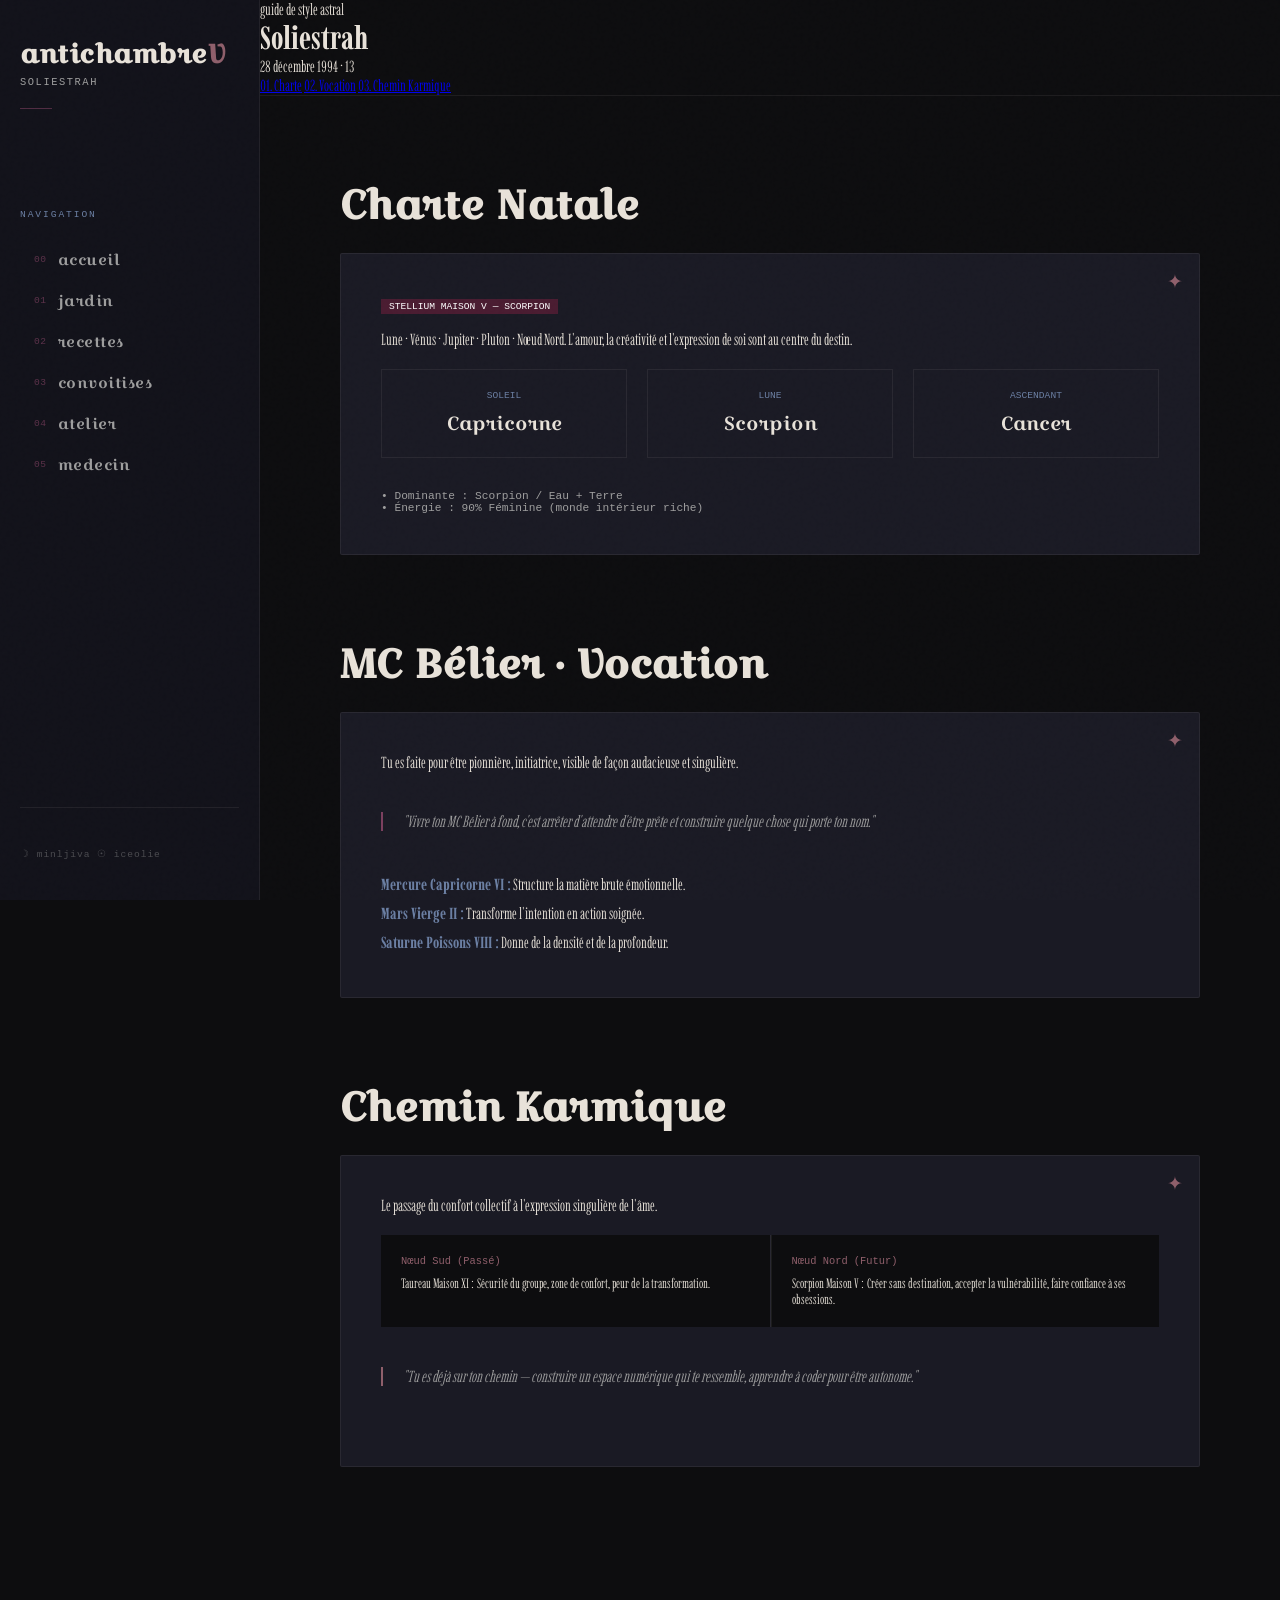
==== astral.html @ 0407c1c2 "Create astral.html" ====
<!DOCTYPE html>
<html lang="fr">
<head>
  <meta charset="UTF-8">
  <meta name="viewport" content="width=device-width, initial-scale=1.0">
  <title>Guide de Style Astral — antichambreV</title>
  <!-- On réutilise tes styles existants -->
  <link rel="stylesheet" href="css/style.css">
  <style>
    /* Styles spécifiques pour le Guide Astral */
    :root {
      --c-accent-scorpio: #4a1c31; /* Nuance spécifique pour ton stellium Scorpion */
      --c-accent-aries: #9e2a2b;   /* Nuance pour ton MC Bélier */
    }

    .astral-container {
      max-width: 900px;
      margin: 0 auto;
      padding: var(--gap-xl) var(--gap-md);
    }

    .astral-section {
      margin-bottom: var(--gap-xl);
      scroll-margin-top: var(--gap-lg);
      opacity: 0;
      transform: translateY(20px);
      animation: fade-up 0.8s var(--ease) forwards;
    }

    .astral-section:nth-child(2) { animation-delay: 0.2s; }
    .astral-section:nth-child(3) { animation-delay: 0.4s; }

    .astral-card {
      background: var(--c-bg-2);
      border: 1px solid var(--c-border);
      padding: var(--gap-lg);
      border-radius: 2px;
      position: relative;
    }

    .astral-card::before {
      content: '✦';
      position: absolute;
      top: 1rem;
      right: 1rem;
      color: var(--c-accent-rose);
      font-size: 1.2rem;
    }

    .grid-trio {
      display: grid;
      grid-template-columns: repeat(auto-fit, minmax(200px, 1fr));
      gap: var(--gap-md);
      margin-top: var(--gap-md);
    }

    .trio-item {
      padding: var(--gap-md);
      border: 1px solid var(--c-border);
      text-align: center;
    }

    .trio-label {
      font-family: var(--font-mono);
      font-size: 0.6rem;
      text-transform: uppercase;
      color: var(--c-accent-blue);
      display: block;
      margin-bottom: 0.5rem;
    }

    .trio-value {
      font-family: var(--font-display);
      font-size: 1.2rem;
      color: var(--c-text);
    }

    .quote-box {
      border-left: 2px solid var(--c-accent-prune);
      padding-left: var(--gap-md);
      margin: var(--gap-lg) 0;
      font-style: italic;
      color: var(--c-text-muted);
    }

    .node-box {
      display: grid;
      grid-template-columns: 1fr 1fr;
      gap: 1px;
      background: var(--c-border);
      margin-top: var(--gap-md);
    }

    .node-item {
      background: var(--c-bg);
      padding: var(--gap-md);
    }

    .node-title {
      font-family: var(--font-mono);
      font-size: 0.65rem;
      color: var(--c-accent-rose);
      margin-bottom: 0.5rem;
      display: block;
    }

    h2 {
      font-family: var(--font-display);
      font-size: 2.5rem;
      margin-bottom: var(--gap-md);
      color: var(--c-text);
    }

    .badge-stellium {
      display: inline-block;
      padding: 2px 8px;
      background: var(--c-accent-scorpio);
      font-family: var(--font-mono);
      font-size: 0.6rem;
      color: white;
      margin-bottom: 1rem;
    }
  </style>
</head>
<body>
  <div class="layout">
    <!-- La sidebar sera injectée ici par ton script nav.js -->
    
    <main class="main">
      <header class="page-header">
        <p class="page-header__eyebrow">guide de style astral</p>
        <h1 class="page-header__title">Soliestrah</h1>
        <p class="page-header__count">28 décembre 1994 · 13</p>
      </header>

      <!-- Navigation Interne Rapide -->
      <nav class="filters" style="position: sticky; top: 0; z-index: 10; background: var(--c-bg); border-bottom: 1px solid var(--c-border);">
        <div class="filter-group">
          <div class="filter-group__tags">
            <a href="#charte" class="filter-tag">01. Charte</a>
            <a href="#vocation" class="filter-tag">02. Vocation</a>
            <a href="#chemin" class="filter-tag">03. Chemin Karmique</a>
          </div>
        </div>
      </nav>

      <div class="astral-container">
        
        <!-- SECTION 1 : CHARTE -->
        <section id="charte" class="astral-section">
          <h2>Charte Natale</h2>
          <div class="astral-card">
            <div class="badge-stellium">STELLIUM MAISON V — SCORPION</div>
            <p class="card__desc">Lune · Vénus · Jupiter · Pluton · Nœud Nord. L'amour, la créativité et l'expression de soi sont au centre du destin.</p>
            
            <div class="grid-trio">
              <div class="trio-item">
                <span class="trio-label">Soleil</span>
                <span class="trio-value">Capricorne</span>
              </div>
              <div class="trio-item">
                <span class="trio-label">Lune</span>
                <span class="trio-value">Scorpion</span>
              </div>
              <div class="trio-item">
                <span class="trio-label">Ascendant</span>
                <span class="trio-value">Cancer</span>
              </div>
            </div>

            <div style="margin-top: 2rem; font-family: var(--font-mono); font-size: 0.7rem; color: var(--c-text-muted);">
              <p>• Dominante : Scorpion / Eau + Terre</p>
              <p>• Énergie : 90% Féminine (monde intérieur riche)</p>
            </div>
          </div>
        </section>

        <!-- SECTION 2 : VOCATION -->
        <section id="vocation" class="astral-section">
          <h2>MC Bélier · Vocation</h2>
          <div class="astral-card">
            <p class="card__desc">Tu es faite pour être pionnière, initiatrice, visible de façon audacieuse et singulière.</p>
            <div class="quote-box">
              "Vivre ton MC Bélier à fond, c'est arrêter d'attendre d'être prête et construire quelque chose qui porte ton nom."
            </div>
            <ul style="list-style: none; font-family: var(--font-body); line-height: 1.8;">
              <li><strong style="color: var(--c-accent-blue);">Mercure Capricorne VI :</strong> Structure la matière brute émotionnelle.</li>
              <li><strong style="color: var(--c-accent-blue);">Mars Vierge II :</strong> Transforme l'intention en action soignée.</li>
              <li><strong style="color: var(--c-accent-blue);">Saturne Poissons VIII :</strong> Donne de la densité et de la profondeur.</li>
            </ul>
          </div>
        </section>

        <!-- SECTION 3 : CHEMIN -->
        <section id="chemin" class="astral-section">
          <h2>Chemin Karmique</h2>
          <div class="astral-card">
            <p class="card__desc">Le passage du confort collectif à l'expression singulière de l'âme.</p>
            
            <div class="node-box">
              <div class="node-item">
                <span class="node-title">Nœud Sud (Passé)</span>
                <p style="font-size: 0.85rem;">Taureau Maison XI : Sécurité du groupe, zone de confort, peur de la transformation.</p>
              </div>
              <div class="node-item" style="border-left: 1px solid var(--c-border);">
                <span class="node-title">Nœud Nord (Futur)</span>
                <p style="font-size: 0.85rem;">Scorpion Maison V : Créer sans destination, accepter la vulnérabilité, faire confiance à ses obsessions.</p>
              </div>
            </div>

            <div class="quote-box" style="border-color: var(--c-accent-rose);">
              "Tu es déjà sur ton chemin — construire un espace numérique qui te ressemble, apprendre à coder pour être autonome."
            </div>
          </div>
        </section>

      </div>
    </main>
  </div>

  <script src="scripts/nav.js"></script>
</body>
</html>
---- css/style.css ----
/* ============================================================
       TOKENS — tout le design system en variables
       ============================================================ */
    :root {
      /* Couleurs */
      --c-bg:           #0d0d0f;
      --c-bg-2:         #1a1a24;
      --c-bg-3:         #12121a;
      --c-text:         #e8e2d9;
      --c-text-muted:   #9e9e9e;
      --c-accent-prune: #7b3f5e;
      --c-accent-rose:    #8f5f6b;
      --c-accent-blue:   #6b7fa3;
      --c-border:       rgba(232, 226, 217, 0.07);
      --c-border-hover: rgba(201, 169, 110, 0.25);
 
      /* Typographie */
      --font-display: 'Croissant_One', Georgia, serif;
      --font-mono:    'Didact_Gothic', monospace;
        --font-body: 'Imbue', serif;
 
      /* Espacement */
      --nav-width:    260px;
      --gap-sm:       0.5rem;
      --gap-md:       1.25rem;
      --gap-lg:       2.5rem;
      --gap-xl:       5rem;
 
      /* Transitions */
      --ease:         cubic-bezier(0.25, 0.1, 0.25, 1);
      --dur:          0.35s;
    }

    /* Fonts */
    @font-face {
      font-family: 'Croissant_One';
      src: url('fonts/Croissant_One/CroissantOne-Regular.ttf') format('truetype');
    }
    @font-face {
      font-family: 'Didact Gothic';
      src: url('fonts/Didact_Gothic/DidactGothic-Regular.ttf') format('truetype');
    }
    @font-face {
      font-family: 'Imbue';
      src: url('fonts/Imbue/Imbue-VariableFont_opsz,wght.ttf') format('truetype');
    }

    /* ============================================================
       RESET
       ============================================================ */
    *, *::before, *::after { box-sizing: border-box; margin: 0; padding: 0; }
    html { scroll-behavior: smooth; }
 
    body {
      background-color: var(--c-bg);
      color: var(--c-text);
      font-family: var(--font-body);
      font-weight: 300;
      min-height: 100vh;
      display: flex;
      cursor: default;
      overflow-x: hidden;
    }
 
    /* Grain overlay global */
    body::before {
      content: '';
      position: fixed;
      inset: 0;
      background-image: url("data:image/svg+xml,%3Csvg viewBox='0 0 256 256' xmlns='http://www.w3.org/2000/svg'%3E%3Cfilter id='noise'%3E%3CfeTurbulence type='fractalNoise' baseFrequency='0.9' numOctaves='4' stitchTiles='stitch'/%3E%3C/filter%3E%3Crect width='100%25' height='100%25' filter='url(%23noise)' opacity='0.04'/%3E%3C/svg%3E");
      pointer-events: none;
      z-index: 9999;
      opacity: 0.4;
    }
 
    /* ============================================================
       LAYOUT — sidebar + main
       ============================================================ */
    .layout {
      display: flex;
      width: 100%;
      min-height: 100vh;
    }
 
    /* ============================================================
       SIDEBAR / NAV
       ============================================================ */
    .sidebar {
      width: var(--nav-width);
      min-height: 100vh;
      background-color: var(--c-bg-3);
      border-right: 1px solid var(--c-border);
      display: flex;
      flex-direction: column;
      padding: var(--gap-lg) var(--gap-md);
      position: fixed;
      top: 0;
      left: 0;
      bottom: 0;
      z-index: 100;
      overflow-y: auto;
    }
 
    /* Identité */
    .sidebar__identity {
      margin-bottom: var(--gap-xl);
    }
 
    .sidebar__title {
      font-family: var(--font-display);
      font-size: 1.6rem;
      font-weight: 600;
      letter-spacing: 0.02em;
      color: var(--c-text);
      line-height: 1.1;
    }
 
    .sidebar__title span {
      color: var(--c-accent-rose);
    }
 
    .sidebar__subtitle {
      font-family: var(--font-mono);
      font-size: 0.65rem;
      color: var(--c-text-muted);
      letter-spacing: 0.15em;
      text-transform: uppercase;
      margin-top: var(--gap-sm);
    }
 
    .sidebar__divider {
      width: 32px;
      height: 1px;
      background: var(--c-accent-prune);
      margin: var(--gap-md) 0;
      opacity: 0.6;
    }
 
    /* Navigation */
    .nav__label {
      font-family: var(--font-mono);
      font-size: 0.6rem;
      letter-spacing: 0.2em;
      text-transform: uppercase;
      color: var(--c-accent-blue);
      margin-bottom: var(--gap-md);
    }
 
    .nav__list {
      list-style: none;
      display: flex;
      flex-direction: column;
      gap: 0.15rem;
    }
 
    .nav__item a {
      display: flex;
      align-items: center;
      gap: var(--gap-sm);
      padding: 0.55rem 0.75rem;
      text-decoration: none;
      color: var(--c-text-muted);
      font-family: var(--font-display);
      font-size: 0.95rem;
      font-weight: 300;
      letter-spacing: 0.03em;
      border-left: 2px solid transparent;
      transition: color var(--dur) var(--ease),
                  border-color var(--dur) var(--ease),
                  background var(--dur) var(--ease);
      border-radius: 0 4px 4px 0;
    }
 
    .nav__item a:hover,
    .nav__item a.active {
      color: var(--c-text);
      border-left-color: var(--c-accent-rose);
      background: rgba(201, 169, 110, 0.05);
    }
 
    .nav__index {
      font-family: var(--font-mono);
      font-size: 0.6rem;
      color: var(--c-accent-prune);
      opacity: 0.7;
      min-width: 16px;
    }
 
    /* Bas de sidebar */
    .sidebar__footer {
      margin-top: auto;
      padding-top: var(--gap-lg);
      border-top: 1px solid var(--c-border);
    }
 
    .sidebar__sign {
      font-family: var(--font-mono);
      font-size: 0.6rem;
      color: var(--c-text-muted);
      opacity: 0.4;
      letter-spacing: 0.1em;
    }
 
    .sidebar__sign a {
      color: inherit;
      text-decoration: none;
      transition: opacity var(--dur) var(--ease);
    }
 
    .sidebar__sign a:hover { opacity: 1; }
 
    /* ============================================================
       MAIN
       ============================================================ */
    .main {
      margin-left: var(--nav-width);
      flex: 1;
      min-height: 100vh;
      display: flex;
      flex-direction: column;
    }
 
    /* ============================================================
       HERO — page d'accueil atmosphérique
       ============================================================ */
.hero {
  position: relative;
  flex: 1;
  width: 100%;
  display: flex;
  align-items: center;
  justify-content: center;
  min-height: 100vh;
  overflow: hidden;
  padding: var(--gap-xl) var(--gap-lg);
}
 
    /* Fond — orbes colorées flottantes */
    .hero__bg {
      position: absolute;
      inset: 0;
      z-index: 0;
      overflow: hidden;
    }
 
    .orb {
      position: absolute;
      border-radius: 50%;
      filter: blur(90px);
      opacity: 0;
      animation: orb-in 2.5s var(--ease) forwards;
    }
 
    .orb--1 {
      width: 500px; height: 500px;
      background: radial-gradient(circle, rgba(123,63,94,0.35) 0%, transparent 70%);
      top: -100px; right: -80px;
      animation-delay: 0.3s;
    }
 
    .orb--2 {
      width: 400px; height: 400px;
      background: radial-gradient(circle, rgba(74,102,112,0.25) 0%, transparent 70%);
      bottom: -80px; left: 10%;
      animation-delay: 0.7s;
    }
 
    .orb--3 {
      width: 300px; height: 300px;
      background: radial-gradient(circle, rgba(201,169,110,0.12) 0%, transparent 70%);
      top: 40%; left: 30%;
      animation-delay: 1s;
    }
 
    @keyframes orb-in {
      to { opacity: 1; }
    }
 
    /* Contenu hero */
.hero__content {
  position: relative;
  z-index: 1;
  text-align: center;
  width: 100%;
  max-width: 640px;
  margin: 0 auto;
}
 
    .hero__eyebrow {
      font-family: var(--font-mono);
      font-size: 0.65rem;
      letter-spacing: 0.25em;
      text-transform: uppercase;
      color: var(--c-accent-blue);
      margin-bottom: var(--gap-lg);
      opacity: 0;
      animation: fade-up 1s var(--ease) 0.5s forwards;
    }
 
    .hero__title {
      font-family: var(--font-display);
      font-size: clamp(4rem, 10vw, 8rem);
      font-weight: 300;
      line-height: 0.9;
      letter-spacing: -0.02em;
      color: var(--c-text);
      opacity: 0;
      animation: fade-up 1.2s var(--ease) 0.7s forwards;
      text-align: center;
        margin-left: calc(var(--nav-width) / -2);
    }
 
    .hero__title em {
      font-style: italic;
      color: var(--c-accent-rose);
    }
 
    .hero__line {
      width: 1px;
      height: 60px;
      background: linear-gradient(to bottom, var(--c-accent-prune), transparent);
      margin: var(--gap-lg) auto;
      opacity: 0;
      animation: fade-in 1s var(--ease) 1.2s forwards;
    }
 
    .hero__phrase {
      font-family: var(--font-display);
      font-size: 1.05rem;
      font-weight: 300;
      font-style: italic;
      color: var(--c-text-muted);
      line-height: 1.6;
      letter-spacing: 0.02em;
      opacity: 0;
      animation: fade-up 1s var(--ease) 1.4s forwards;
    }
 
    .hero__phrase strong {
      color: var(--c-accent-prune);
      font-weight: 400;
      font-style: normal;
    }
 
    /* Coordonnées astro discrètes */
    .hero__coords {
      position: absolute;
      bottom: var(--gap-lg);
      right: var(--gap-lg);
      font-family: var(--font-mono);
      font-size: 0.58rem;
      letter-spacing: 0.12em;
      color: var(--c-text-muted);
      opacity: 0;
      text-align: right;
      line-height: 1.8;
      animation: fade-in 1s var(--ease) 2s forwards;
    }
 
    .hero__coords span {
      display: block;
      opacity: 0.35;
    }
 
    .hero__coords span:first-child {
      opacity: 0.6;
      color: var(--c-accent-rose);
    }
 
    /* ============================================================
       ANIMATIONS
       ============================================================ */
    @keyframes fade-up {
      from { opacity: 0; transform: translateY(18px); }
      to   { opacity: 1; transform: translateY(0); }
    }
 
    @keyframes fade-in {
      from { opacity: 0; }
      to   { opacity: 1; }
    }
 
    /* ============================================================
       SCROLLBAR
       ============================================================ */
    ::-webkit-scrollbar { width: 4px; }
    ::-webkit-scrollbar-track { background: var(--c-bg); }
    ::-webkit-scrollbar-thumb { background: var(--c-accent-prune); border-radius: 2px; }
 
    /* ===================================================e=========
       RESPONSIVE — mobile
       ============================================================ */
    @media (max-width: 768px) {
      :root { --nav-width: 0px; }
 
      .sidebar {
        width: 100%;
        min-height: auto;
        position: relative;
        flex-direction: row;
        flex-wrap: wrap;
        padding: var(--gap-md);
        border-right: none;
        border-bottom: 1px solid var(--c-border);
      }
 
      .sidebar__identity { margin-bottom: var(--gap-md); width: 100%; }
      .sidebar__footer { display: none; }
 
      .nav__list { flex-direction: row; flex-wrap: wrap; gap: var(--gap-sm); }
 
      .layout { flex-direction: column; }

    }
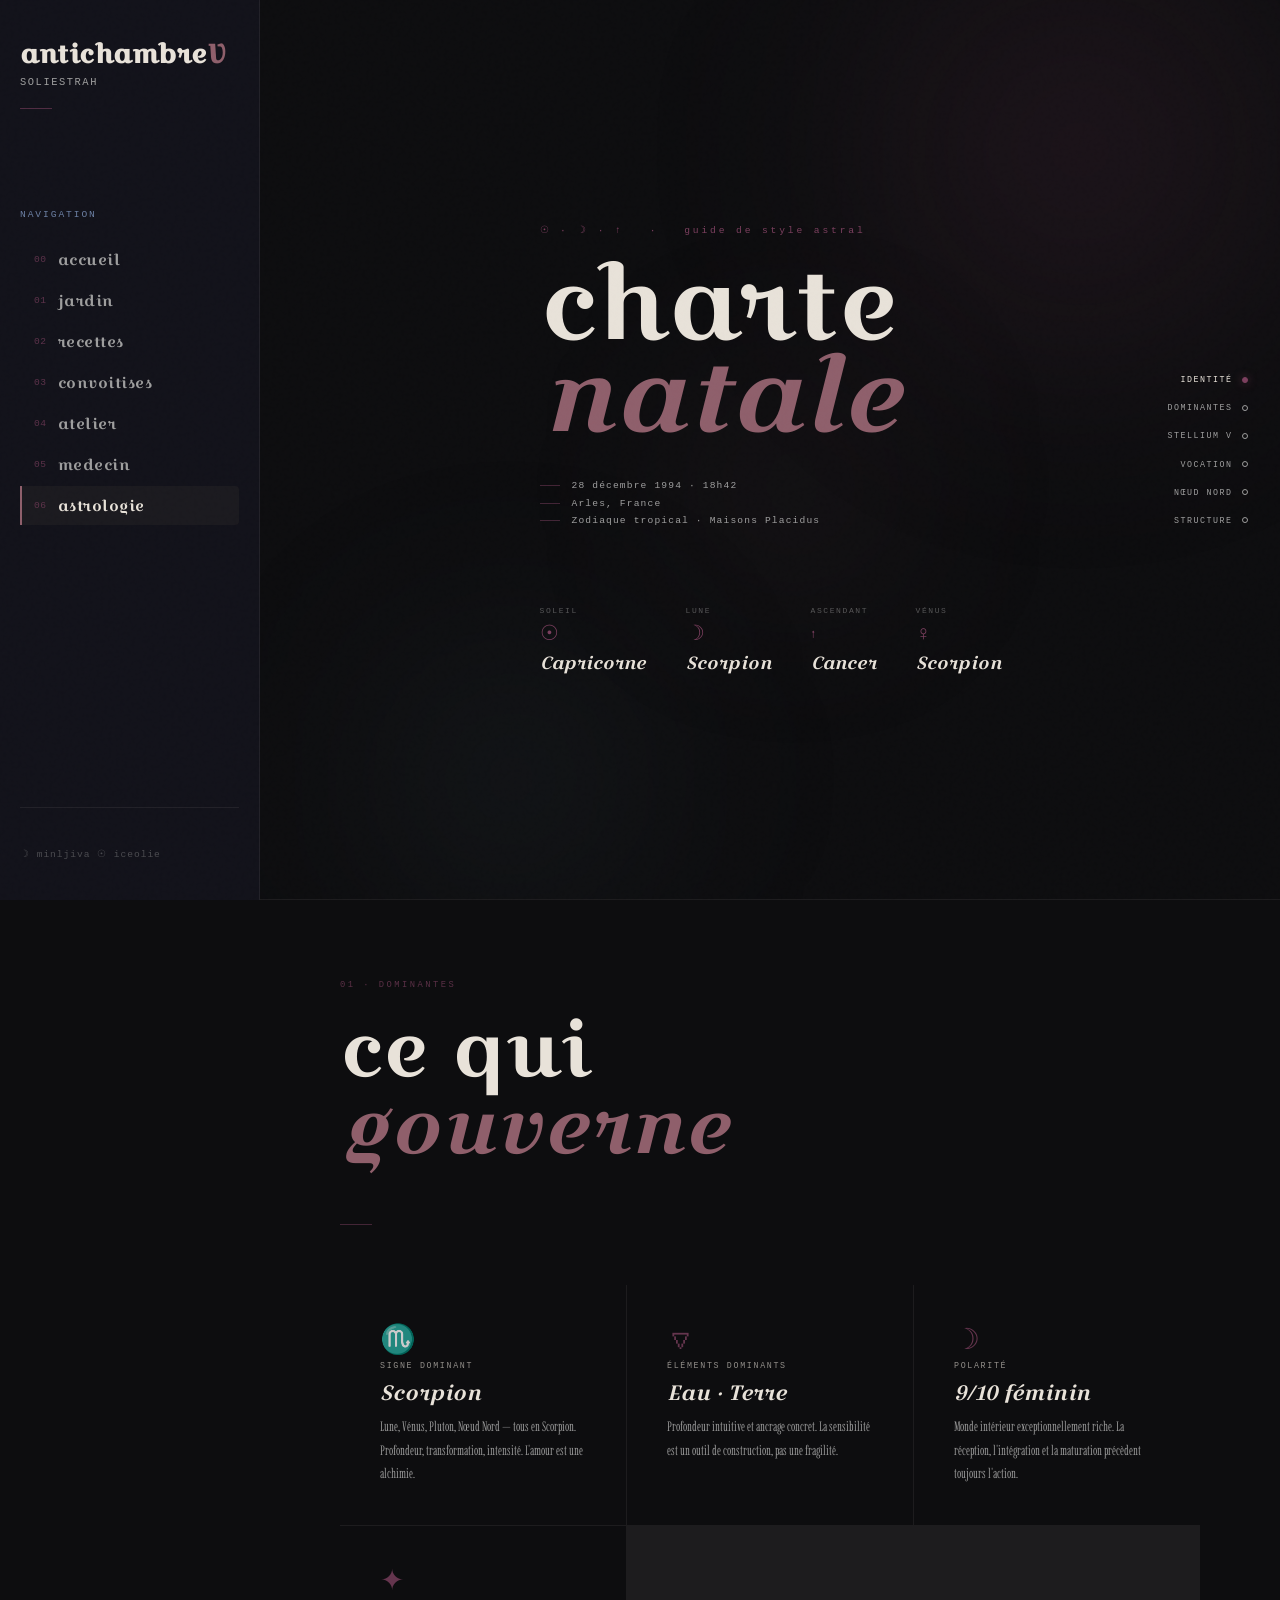
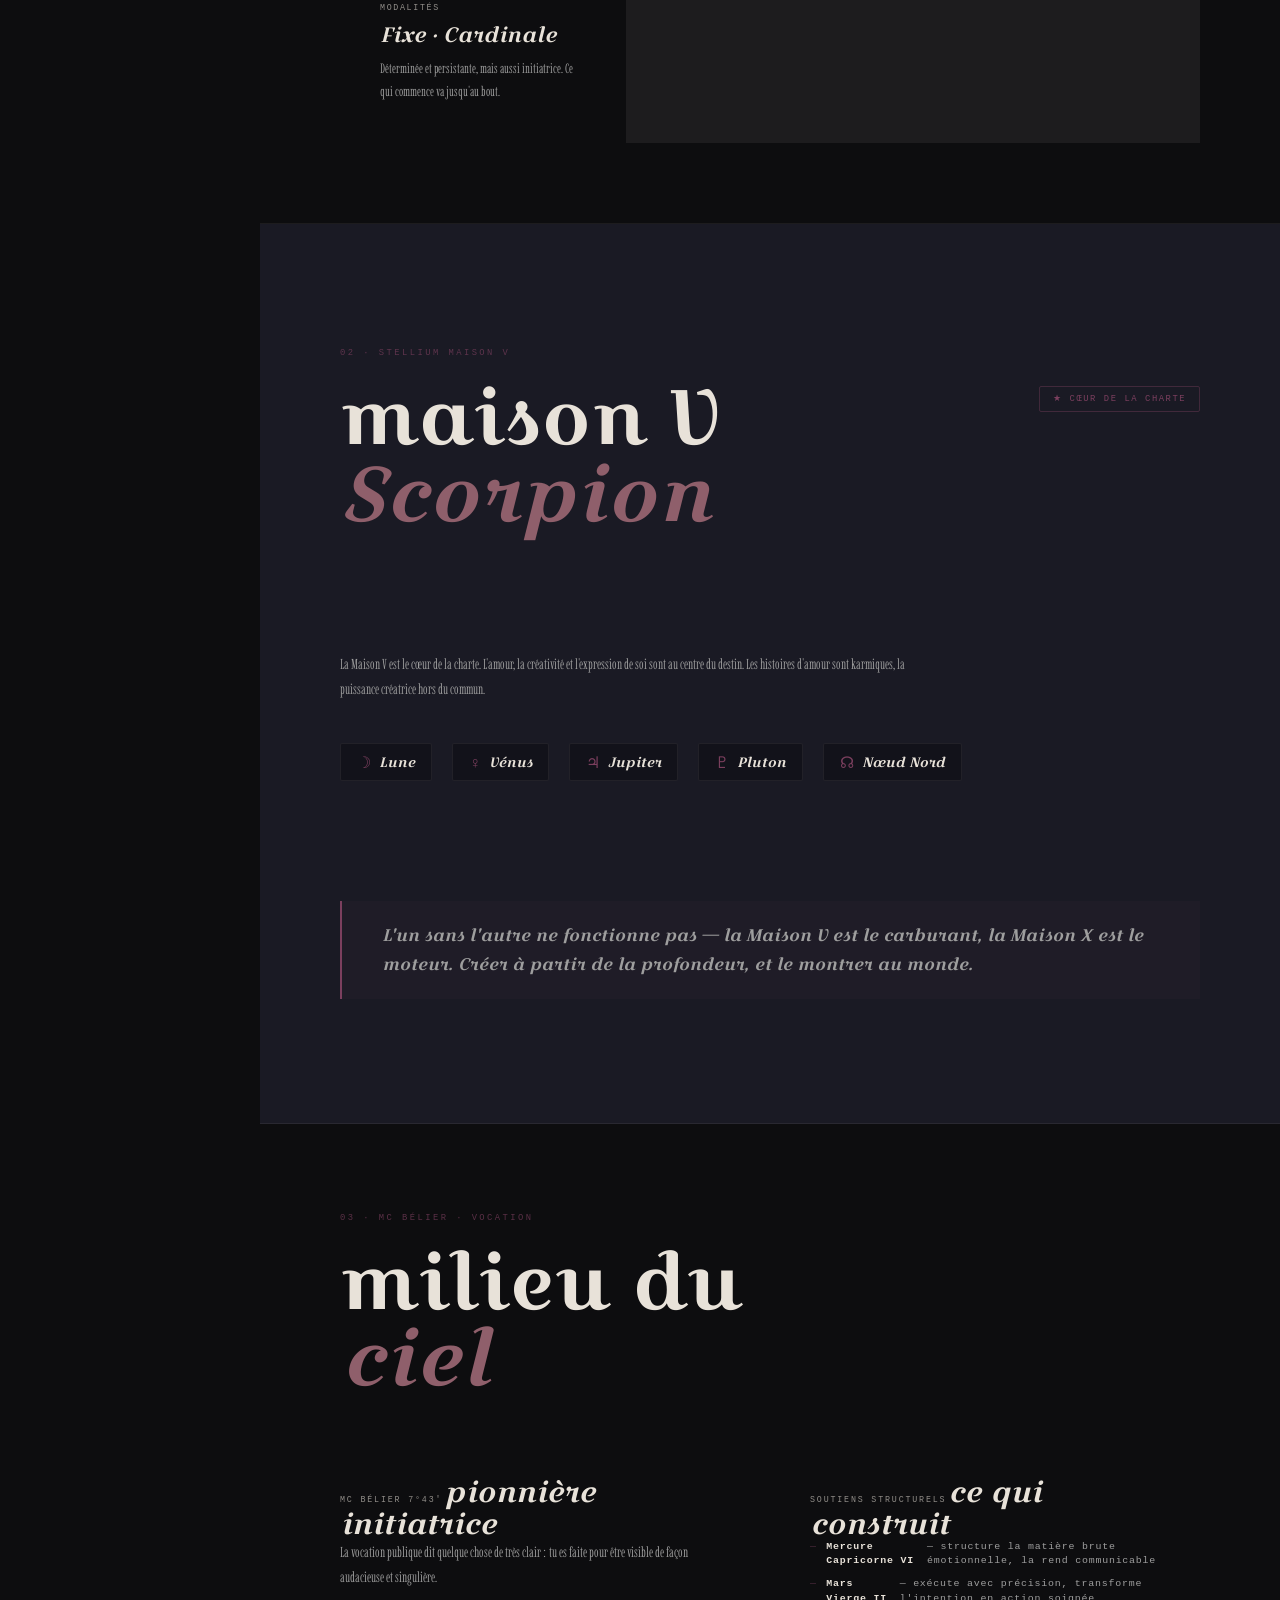
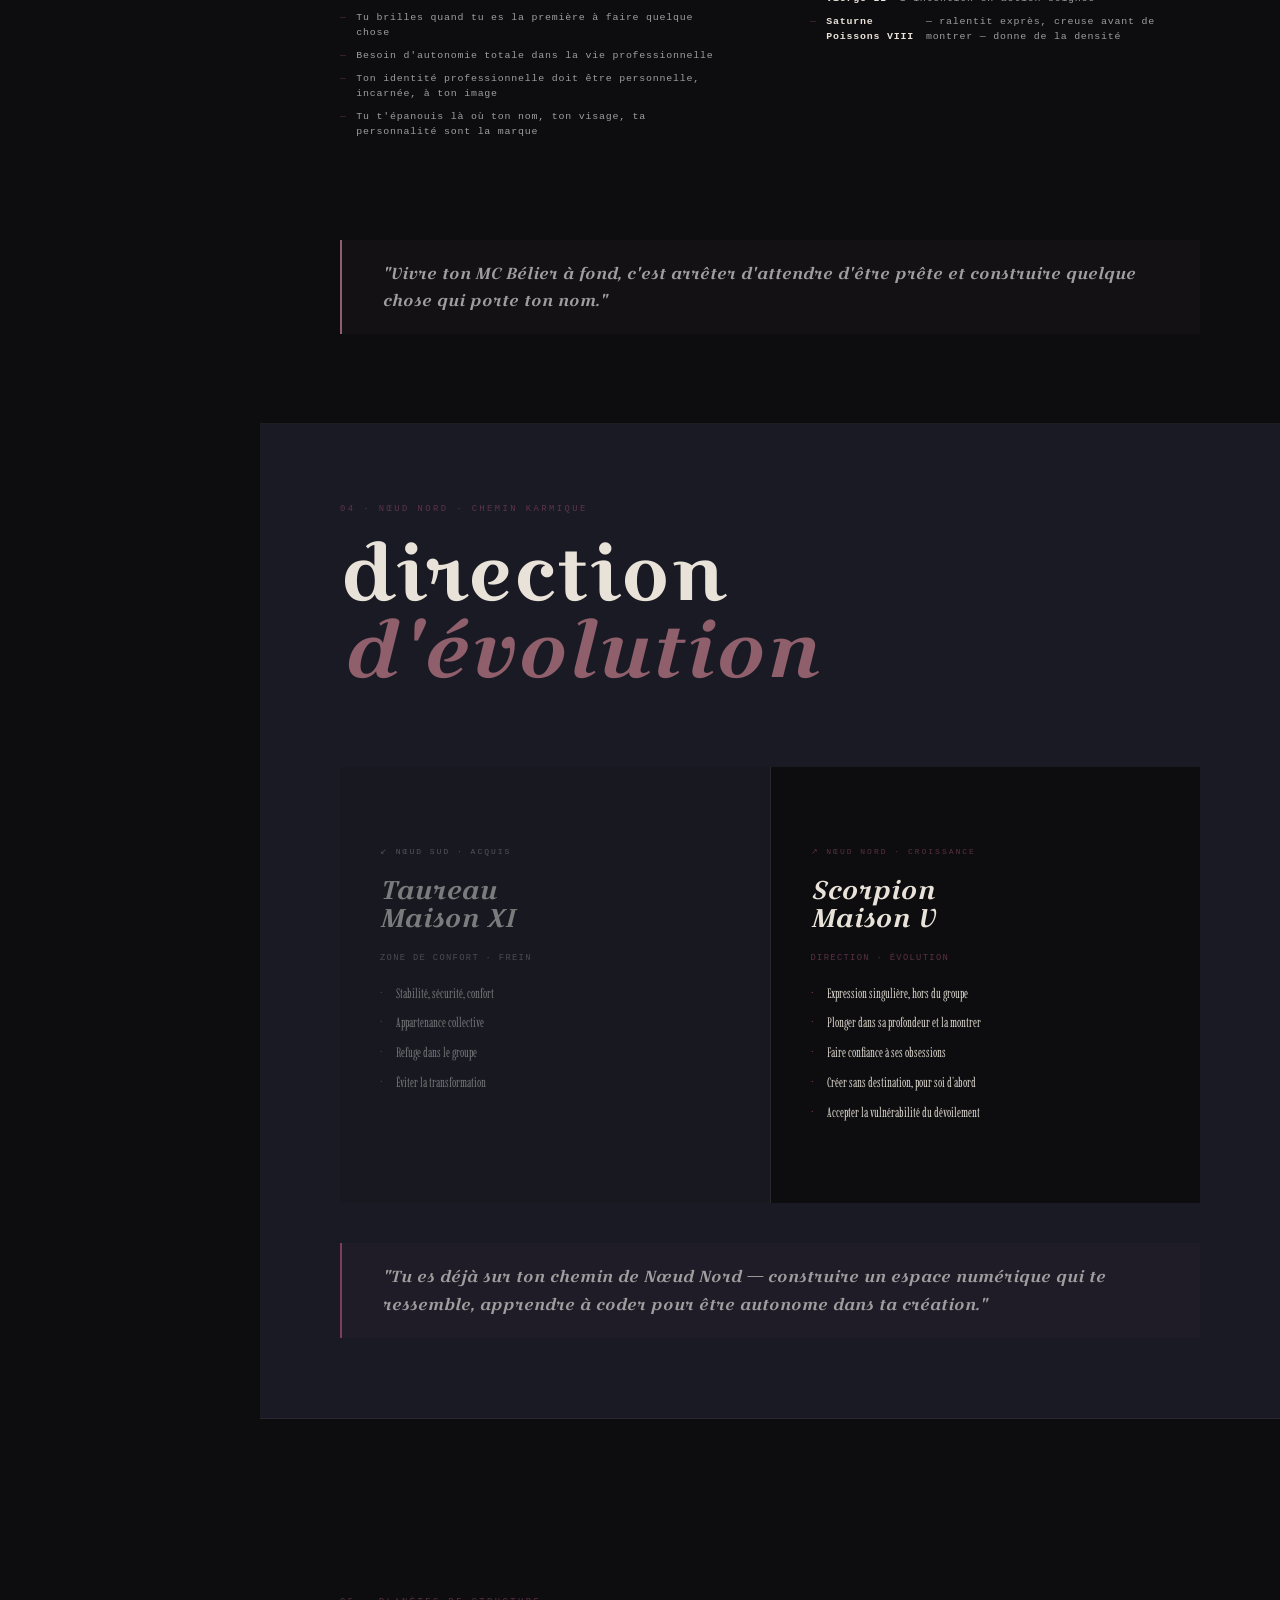
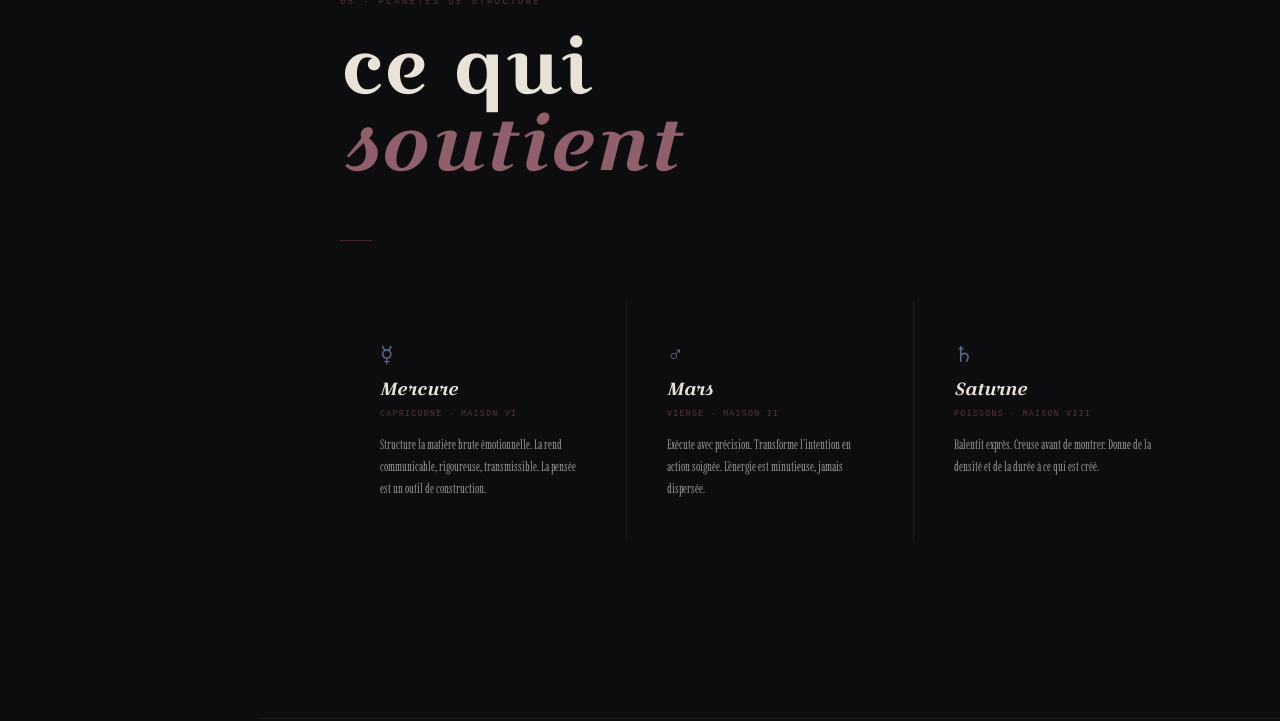
==== commit e45a90fa: "Update astral.html" ====
--- a/astral.html
+++ b/astral.html
@@ -1,223 +1,254 @@
 <!DOCTYPE html>
 <html lang="fr">
 <head>
-  <meta charset="UTF-8">
-  <meta name="viewport" content="width=device-width, initial-scale=1.0">
-  <title>Guide de Style Astral — antichambreV</title>
-  <!-- On réutilise tes styles existants -->
-  <link rel="stylesheet" href="css/style.css">
-  <style>
-    /* Styles spécifiques pour le Guide Astral */
-    :root {
-      --c-accent-scorpio: #4a1c31; /* Nuance spécifique pour ton stellium Scorpion */
-      --c-accent-aries: #9e2a2b;   /* Nuance pour ton MC Bélier */
-    }
-
-    .astral-container {
-      max-width: 900px;
-      margin: 0 auto;
-      padding: var(--gap-xl) var(--gap-md);
-    }
-
-    .astral-section {
-      margin-bottom: var(--gap-xl);
-      scroll-margin-top: var(--gap-lg);
-      opacity: 0;
-      transform: translateY(20px);
-      animation: fade-up 0.8s var(--ease) forwards;
-    }
-
-    .astral-section:nth-child(2) { animation-delay: 0.2s; }
-    .astral-section:nth-child(3) { animation-delay: 0.4s; }
-
-    .astral-card {
-      background: var(--c-bg-2);
-      border: 1px solid var(--c-border);
-      padding: var(--gap-lg);
-      border-radius: 2px;
-      position: relative;
-    }
-
-    .astral-card::before {
-      content: '✦';
-      position: absolute;
-      top: 1rem;
-      right: 1rem;
-      color: var(--c-accent-rose);
-      font-size: 1.2rem;
-    }
-
-    .grid-trio {
-      display: grid;
-      grid-template-columns: repeat(auto-fit, minmax(200px, 1fr));
-      gap: var(--gap-md);
-      margin-top: var(--gap-md);
-    }
-
-    .trio-item {
-      padding: var(--gap-md);
-      border: 1px solid var(--c-border);
-      text-align: center;
-    }
-
-    .trio-label {
-      font-family: var(--font-mono);
-      font-size: 0.6rem;
-      text-transform: uppercase;
-      color: var(--c-accent-blue);
-      display: block;
-      margin-bottom: 0.5rem;
-    }
-
-    .trio-value {
-      font-family: var(--font-display);
-      font-size: 1.2rem;
-      color: var(--c-text);
-    }
-
-    .quote-box {
-      border-left: 2px solid var(--c-accent-prune);
-      padding-left: var(--gap-md);
-      margin: var(--gap-lg) 0;
-      font-style: italic;
-      color: var(--c-text-muted);
-    }
-
-    .node-box {
-      display: grid;
-      grid-template-columns: 1fr 1fr;
-      gap: 1px;
-      background: var(--c-border);
-      margin-top: var(--gap-md);
-    }
-
-    .node-item {
-      background: var(--c-bg);
-      padding: var(--gap-md);
-    }
-
-    .node-title {
-      font-family: var(--font-mono);
-      font-size: 0.65rem;
-      color: var(--c-accent-rose);
-      margin-bottom: 0.5rem;
-      display: block;
-    }
-
-    h2 {
-      font-family: var(--font-display);
-      font-size: 2.5rem;
-      margin-bottom: var(--gap-md);
-      color: var(--c-text);
-    }
-
-    .badge-stellium {
-      display: inline-block;
-      padding: 2px 8px;
-      background: var(--c-accent-scorpio);
-      font-family: var(--font-mono);
-      font-size: 0.6rem;
-      color: white;
-      margin-bottom: 1rem;
-    }
-  </style>
+  <meta charset="UTF-8" />
+  <meta name="viewport" content="width=device-width, initial-scale=1.0" />
+  <title>antichambreV · charte astrale</title>
+  <link rel="stylesheet" href="css/style.css" />
+  <link rel="stylesheet" href="css/astral.css" />
+
 </head>
+
 <body>
   <div class="layout">
-    <!-- La sidebar sera injectée ici par ton script nav.js -->
-    
-    <main class="main">
-      <header class="page-header">
-        <p class="page-header__eyebrow">guide de style astral</p>
-        <h1 class="page-header__title">Soliestrah</h1>
-        <p class="page-header__count">28 décembre 1994 · 13</p>
-      </header>
-
-      <!-- Navigation Interne Rapide -->
-      <nav class="filters" style="position: sticky; top: 0; z-index: 10; background: var(--c-bg); border-bottom: 1px solid var(--c-border);">
-        <div class="filter-group">
-          <div class="filter-group__tags">
-            <a href="#charte" class="filter-tag">01. Charte</a>
-            <a href="#vocation" class="filter-tag">02. Vocation</a>
-            <a href="#chemin" class="filter-tag">03. Chemin Karmique</a>
-          </div>
-        </div>
-      </nav>
-
-      <div class="astral-container">
-        
-        <!-- SECTION 1 : CHARTE -->
-        <section id="charte" class="astral-section">
-          <h2>Charte Natale</h2>
-          <div class="astral-card">
-            <div class="badge-stellium">STELLIUM MAISON V — SCORPION</div>
-            <p class="card__desc">Lune · Vénus · Jupiter · Pluton · Nœud Nord. L'amour, la créativité et l'expression de soi sont au centre du destin.</p>
-            
-            <div class="grid-trio">
-              <div class="trio-item">
-                <span class="trio-label">Soleil</span>
-                <span class="trio-value">Capricorne</span>
-              </div>
-              <div class="trio-item">
-                <span class="trio-label">Lune</span>
-                <span class="trio-value">Scorpion</span>
-              </div>
-              <div class="trio-item">
-                <span class="trio-label">Ascendant</span>
-                <span class="trio-value">Cancer</span>
-              </div>
-            </div>
-
-            <div style="margin-top: 2rem; font-family: var(--font-mono); font-size: 0.7rem; color: var(--c-text-muted);">
-              <p>• Dominante : Scorpion / Eau + Terre</p>
-              <p>• Énergie : 90% Féminine (monde intérieur riche)</p>
-            </div>
-          </div>
-        </section>
-
-        <!-- SECTION 2 : VOCATION -->
-        <section id="vocation" class="astral-section">
-          <h2>MC Bélier · Vocation</h2>
-          <div class="astral-card">
-            <p class="card__desc">Tu es faite pour être pionnière, initiatrice, visible de façon audacieuse et singulière.</p>
-            <div class="quote-box">
-              "Vivre ton MC Bélier à fond, c'est arrêter d'attendre d'être prête et construire quelque chose qui porte ton nom."
-            </div>
-            <ul style="list-style: none; font-family: var(--font-body); line-height: 1.8;">
-              <li><strong style="color: var(--c-accent-blue);">Mercure Capricorne VI :</strong> Structure la matière brute émotionnelle.</li>
-              <li><strong style="color: var(--c-accent-blue);">Mars Vierge II :</strong> Transforme l'intention en action soignée.</li>
-              <li><strong style="color: var(--c-accent-blue);">Saturne Poissons VIII :</strong> Donne de la densité et de la profondeur.</li>
-            </ul>
-          </div>
-        </section>
-
-        <!-- SECTION 3 : CHEMIN -->
-        <section id="chemin" class="astral-section">
-          <h2>Chemin Karmique</h2>
-          <div class="astral-card">
-            <p class="card__desc">Le passage du confort collectif à l'expression singulière de l'âme.</p>
-            
-            <div class="node-box">
-              <div class="node-item">
-                <span class="node-title">Nœud Sud (Passé)</span>
-                <p style="font-size: 0.85rem;">Taureau Maison XI : Sécurité du groupe, zone de confort, peur de la transformation.</p>
-              </div>
-              <div class="node-item" style="border-left: 1px solid var(--c-border);">
-                <span class="node-title">Nœud Nord (Futur)</span>
-                <p style="font-size: 0.85rem;">Scorpion Maison V : Créer sans destination, accepter la vulnérabilité, faire confiance à ses obsessions.</p>
-              </div>
-            </div>
-
-            <div class="quote-box" style="border-color: var(--c-accent-rose);">
-              "Tu es déjà sur ton chemin — construire un espace numérique qui te ressemble, apprendre à coder pour être autonome."
-            </div>
-          </div>
-        </section>
-
-      </div>
+    <main class="astral-page">
+
+      <!-- ══ 00 · IDENTITÉ ══ -->
+      <section class="astral-section" id="section-00">
+        <div class="hero-astral__bg">
+          <div class="orb-astral orb-astral--1"></div>
+          <div class="orb-astral orb-astral--2"></div>
+          <div class="orb-astral orb-astral--3"></div>
+        </div>
+        <div class="hero-astral__content">
+          <p class="hero-astral__glyph">☉ · ☽ · ↑ &nbsp;&nbsp;·&nbsp;&nbsp; guide de style astral</p>
+          <h1 class="hero-astral__name">charte<br><em>natale</em></h1>
+          <div class="hero-astral__data">
+            <span class="hero-astral__data-line">28 décembre 1994 · 18h42</span>
+            <span class="hero-astral__data-line">Arles, France</span>
+            <span class="hero-astral__data-line">Zodiaque tropical · Maisons Placidus</span>
+          </div>
+          <div class="hero-astral__trio">
+            <div class="trio-item">
+              <span class="trio-item__label">Soleil</span>
+              <span class="trio-item__glyph">☉</span>
+              <span class="trio-item__value">Capricorne</span>
+            </div>
+            <div class="trio-item">
+              <span class="trio-item__label">Lune</span>
+              <span class="trio-item__glyph">☽</span>
+              <span class="trio-item__value">Scorpion</span>
+            </div>
+            <div class="trio-item">
+              <span class="trio-item__label">Ascendant</span>
+              <span class="trio-item__glyph">↑</span>
+              <span class="trio-item__value">Cancer</span>
+            </div>
+            <div class="trio-item">
+              <span class="trio-item__label">Vénus</span>
+              <span class="trio-item__glyph">♀</span>
+              <span class="trio-item__value">Scorpion</span>
+            </div>
+          </div>
+        </div>
+      </section>
+
+      <!-- ══ 01 · DOMINANTES ══ -->
+      <section class="astral-section" id="section-01">
+        <p class="section-eyebrow">01 · dominantes</p>
+        <h2 class="section-title">ce qui<br><em>gouverne</em></h2>
+        <div class="astral-divider"></div>
+        <div class="dominantes-grid">
+          <div class="dominante-card">
+            <span class="dominante-card__glyph">♏</span>
+            <span class="dominante-card__label">Signe dominant</span>
+            <span class="dominante-card__title">Scorpion</span>
+            <p class="dominante-card__desc">Lune, Vénus, Pluton, Nœud Nord — tous en Scorpion. Profondeur, transformation, intensité. L'amour est une alchimie.</p>
+          </div>
+          <div class="dominante-card">
+            <span class="dominante-card__glyph">🜄</span>
+            <span class="dominante-card__label">Éléments dominants</span>
+            <span class="dominante-card__title">Eau · Terre</span>
+            <p class="dominante-card__desc">Profondeur intuitive et ancrage concret. La sensibilité est un outil de construction, pas une fragilité.</p>
+          </div>
+          <div class="dominante-card">
+            <span class="dominante-card__glyph">☽</span>
+            <span class="dominante-card__label">Polarité</span>
+            <span class="dominante-card__title">9/10 féminin</span>
+            <p class="dominante-card__desc">Monde intérieur exceptionnellement riche. La réception, l'intégration et la maturation précèdent toujours l'action.</p>
+          </div>
+          <div class="dominante-card">
+            <span class="dominante-card__glyph">✦</span>
+            <span class="dominante-card__label">Modalités</span>
+            <span class="dominante-card__title">Fixe · Cardinale</span>
+            <p class="dominante-card__desc">Déterminée et persistante, mais aussi initiatrice. Ce qui commence va jusqu'au bout.</p>
+          </div>
+        </div>
+      </section>
+
+      <!-- ══ 02 · STELLIUM ══ -->
+      <section class="astral-section" id="section-02">
+        <p class="section-eyebrow">02 · stellium maison V</p>
+        <div class="stellium-header">
+          <h2 class="section-title">maison V<br><em>Scorpion</em></h2>
+          <span class="stellium-badge">★ cœur de la charte</span>
+        </div>
+        <p style="font-family: var(--font-body); font-size: 0.9rem; color: var(--c-text-muted); line-height: 1.8; max-width: 600px; margin-bottom: var(--gap-lg);">
+          La Maison V est le cœur de la charte. L'amour, la créativité et l'expression de soi sont au centre du destin. Les histoires d'amour sont karmiques, la puissance créatrice hors du commun.
+        </p>
+        <div class="stellium-planets">
+          <div class="planet-chip"><span class="planet-chip__glyph">☽</span><span class="planet-chip__name">Lune</span></div>
+          <div class="planet-chip"><span class="planet-chip__glyph">♀</span><span class="planet-chip__name">Vénus</span></div>
+          <div class="planet-chip"><span class="planet-chip__glyph">♃</span><span class="planet-chip__name">Jupiter</span></div>
+          <div class="planet-chip"><span class="planet-chip__glyph">♇</span><span class="planet-chip__name">Pluton</span></div>
+          <div class="planet-chip"><span class="planet-chip__glyph">☊</span><span class="planet-chip__name">Nœud Nord</span></div>
+        </div>
+        <div class="stellium-quote">
+          <p>L'un sans l'autre ne fonctionne pas — la Maison V est le carburant, la Maison X est le moteur. Créer à partir de la profondeur, et le montrer au monde.</p>
+        </div>
+      </section>
+
+      <!-- ══ 03 · MC & VOCATION ══ -->
+      <section class="astral-section" id="section-03">
+        <p class="section-eyebrow">03 · MC bélier · vocation</p>
+        <h2 class="section-title">milieu du<br><em>ciel</em></h2>
+        <div class="vocation-split">
+          <div class="vocation-block">
+            <span class="vocation-block__label">MC Bélier 7°43'</span>
+            <span class="vocation-block__title">pionnière<br>initiatrice</span>
+            <p class="vocation-block__text">La vocation publique dit quelque chose de très clair : tu es faite pour être visible de façon audacieuse et singulière.</p>
+            <ul class="vocation-list">
+              <li>Tu brilles quand tu es la première à faire quelque chose</li>
+              <li>Besoin d'autonomie totale dans la vie professionnelle</li>
+              <li>Ton identité professionnelle doit être personnelle, incarnée, à ton image</li>
+              <li>Tu t'épanouis là où ton nom, ton visage, ta personnalité sont la marque</li>
+            </ul>
+          </div>
+          <div class="vocation-block">
+            <span class="vocation-block__label">Soutiens structurels</span>
+            <span class="vocation-block__title">ce qui<br>construit</span>
+            <ul class="vocation-list" style="margin-top: 0;">
+              <li><strong style="color: var(--c-text);">Mercure Capricorne VI</strong> — structure la matière brute émotionnelle, la rend communicable</li>
+              <li><strong style="color: var(--c-text);">Mars Vierge II</strong> — exécute avec précision, transforme l'intention en action soignée</li>
+              <li><strong style="color: var(--c-text);">Saturne Poissons VIII</strong> — ralentit exprès, creuse avant de montrer — donne de la densité</li>
+            </ul>
+          </div>
+          <div class="vocation-quote">
+            <p>"Vivre ton MC Bélier à fond, c'est arrêter d'attendre d'être prête et construire quelque chose qui porte ton nom."</p>
+          </div>
+        </div>
+      </section>
+
+      <!-- ══ 04 · NŒUD NORD ══ -->
+      <section class="astral-section" id="section-04">
+        <p class="section-eyebrow">04 · nœud nord · chemin karmique</p>
+        <h2 class="section-title">direction<br><em>d'évolution</em></h2>
+        <div class="noeud-contrast" style="position: relative;">
+          <div class="noeud-block noeud-block--sud">
+            <span class="noeud-block__direction">↙ nœud sud · acquis</span>
+            <span class="noeud-block__title">Taureau<br>Maison XI</span>
+            <span class="noeud-block__sub">zone de confort · frein</span>
+            <ul class="noeud-items">
+              <li>Stabilité, sécurité, confort</li>
+              <li>Appartenance collective</li>
+              <li>Refuge dans le groupe</li>
+              <li>Éviter la transformation</li>
+            </ul>
+          </div>
+          <div class="noeud-block noeud-block--nord">
+            <span class="noeud-block__direction">↗ nœud nord · croissance</span>
+            <span class="noeud-block__title">Scorpion<br>Maison V</span>
+            <span class="noeud-block__sub">direction · évolution</span>
+            <ul class="noeud-items">
+              <li>Expression singulière, hors du groupe</li>
+              <li>Plonger dans sa profondeur et la montrer</li>
+              <li>Faire confiance à ses obsessions</li>
+              <li>Créer sans destination, pour soi d'abord</li>
+              <li>Accepter la vulnérabilité du dévoilement</li>
+            </ul>
+          </div>
+        </div>
+        <div class="noeud-quote">
+          <p>"Tu es déjà sur ton chemin de Nœud Nord — construire un espace numérique qui te ressemble, apprendre à coder pour être autonome dans ta création."</p>
+        </div>
+      </section>
+
+      <!-- ══ 05 · PLANÈTES SUPPORT ══ -->
+      <section class="astral-section" id="section-05">
+        <p class="section-eyebrow">05 · planètes de structure</p>
+        <h2 class="section-title">ce qui<br><em>soutient</em></h2>
+        <div class="astral-divider"></div>
+        <div class="support-grid">
+          <div class="support-card">
+            <span class="support-card__glyph">☿</span>
+            <span class="support-card__planet">Mercure</span>
+            <span class="support-card__position">Capricorne · Maison VI</span>
+            <p class="support-card__role">Structure la matière brute émotionnelle. La rend communicable, rigoureuse, transmissible. La pensée est un outil de construction.</p>
+          </div>
+          <div class="support-card">
+            <span class="support-card__glyph">♂</span>
+            <span class="support-card__planet">Mars</span>
+            <span class="support-card__position">Vierge · Maison II</span>
+            <p class="support-card__role">Exécute avec précision. Transforme l'intention en action soignée. L'énergie est minutieuse, jamais dispersée.</p>
+          </div>
+          <div class="support-card">
+            <span class="support-card__glyph">♄</span>
+            <span class="support-card__planet">Saturne</span>
+            <span class="support-card__position">Poissons · Maison VIII</span>
+            <p class="support-card__role">Ralentit exprès. Creuse avant de montrer. Donne de la densité et de la durée à ce qui est créé.</p>
+          </div>
+        </div>
+      </section>
+
     </main>
   </div>
 
+  <!-- NAV ASTRALE LATÉRALE -->
+  <nav class="astral-nav" aria-label="Sections">
+    <a class="astral-nav__item active" href="#section-00">
+      <span class="astral-nav__label">identité</span>
+      <span class="astral-nav__dot"></span>
+    </a>
+    <a class="astral-nav__item" href="#section-01">
+      <span class="astral-nav__label">dominantes</span>
+      <span class="astral-nav__dot"></span>
+    </a>
+    <a class="astral-nav__item" href="#section-02">
+      <span class="astral-nav__label">stellium V</span>
+      <span class="astral-nav__dot"></span>
+    </a>
+    <a class="astral-nav__item" href="#section-03">
+      <span class="astral-nav__label">vocation</span>
+      <span class="astral-nav__dot"></span>
+    </a>
+    <a class="astral-nav__item" href="#section-04">
+      <span class="astral-nav__label">nœud nord</span>
+      <span class="astral-nav__dot"></span>
+    </a>
+    <a class="astral-nav__item" href="#section-05">
+      <span class="astral-nav__label">structure</span>
+      <span class="astral-nav__dot"></span>
+    </a>
+  </nav>
+
   <script src="scripts/nav.js"></script>
+  <script>
+    // Navigation latérale — point actif au scroll
+    const sections = document.querySelectorAll('.astral-section');
+    const navItems = document.querySelectorAll('.astral-nav__item');
+
+    const observer = new IntersectionObserver((entries) => {
+      entries.forEach(entry => {
+        if (entry.isIntersecting) {
+          navItems.forEach(item => item.classList.remove('active'));
+          const id = entry.target.id;
+          const active = document.querySelector(`.astral-nav__item[href="#${id}"]`);
+          if (active) active.classList.add('active');
+        }
+      });
+    }, { threshold: 0.4 });
+
+    sections.forEach(s => observer.observe(s));
+  </script>
 </body>
 </html>
--- a/css/astral.css
+++ b/css/astral.css
@@ -0,0 +1,663 @@
+   /* ── ANCRES & SCROLL ── */
+    html { scroll-behavior: smooth; }
+
+    /* ── NAV ASTRALE ── */
+    .astral-nav {
+      position: fixed;
+      top: 50%;
+      right: 2rem;
+      transform: translateY(-50%);
+      z-index: 150;
+      display: flex;
+      flex-direction: column;
+      gap: 1.2rem;
+      align-items: flex-end;
+    }
+
+    .astral-nav__item {
+      display: flex;
+      align-items: center;
+      gap: 0.6rem;
+      cursor: pointer;
+      text-decoration: none;
+    }
+
+    .astral-nav__label {
+      font-family: var(--font-mono);
+      font-size: 0.52rem;
+      letter-spacing: 0.18em;
+      text-transform: uppercase;
+      color: var(--c-text-muted);
+      opacity: 0;
+      transform: translateX(8px);
+      transition: opacity 0.3s var(--ease), transform 0.3s var(--ease), color 0.3s var(--ease);
+      white-space: nowrap;
+    }
+
+    .astral-nav__item:hover .astral-nav__label,
+    .astral-nav__item.active .astral-nav__label {
+      opacity: 1;
+      transform: translateX(0);
+      color: var(--c-text);
+    }
+
+    .astral-nav__dot {
+      width: 6px;
+      height: 6px;
+      border-radius: 50%;
+      border: 1px solid var(--c-text-muted);
+      background: transparent;
+      transition: all 0.3s var(--ease);
+      flex-shrink: 0;
+    }
+
+    .astral-nav__item.active .astral-nav__dot {
+      background: var(--c-accent-prune);
+      border-color: var(--c-accent-prune);
+      box-shadow: 0 0 8px rgba(123, 63, 94, 0.6);
+    }
+
+    /* ── PAGE STRUCTURE ── */
+    .astral-page {
+      margin-left: var(--nav-width);
+      flex: 1;
+    }
+
+    /* ── SECTION BASE ── */
+    .astral-section {
+      min-height: 100vh;
+      padding: var(--gap-xl);
+      border-bottom: 1px solid var(--c-border);
+      display: flex;
+      flex-direction: column;
+      justify-content: center;
+      position: relative;
+    }
+
+    .section-eyebrow {
+      font-family: var(--font-mono);
+      font-size: 0.55rem;
+      letter-spacing: 0.28em;
+      text-transform: uppercase;
+      color: var(--c-accent-prune);
+      margin-bottom: var(--gap-md);
+      opacity: 0.7;
+    }
+
+    .section-title {
+      font-family: var(--font-display);
+      font-size: clamp(2.5rem, 6vw, 5rem);
+      font-weight: 300;
+      color: var(--c-text);
+      line-height: 1;
+      margin-bottom: var(--gap-lg);
+    }
+
+    .section-title em {
+      font-style: italic;
+      color: var(--c-accent-rose);
+    }
+
+    /* ── SECTION 00 — HERO ASTRAL ── */
+    #section-00 {
+      min-height: 100vh;
+      padding: var(--gap-xl);
+      display: flex;
+      align-items: center;
+      position: relative;
+      overflow: hidden;
+    }
+
+    .hero-astral__bg {
+      position: absolute;
+      inset: 0;
+      z-index: 0;
+    }
+
+    .orb-astral {
+      position: absolute;
+      border-radius: 50%;
+      filter: blur(100px);
+      opacity: 0;
+      animation: orb-in 3s var(--ease) forwards;
+    }
+
+    .orb-astral--1 {
+      width: 600px; height: 600px;
+      background: radial-gradient(circle, rgba(123,63,94,0.2) 0%, transparent 70%);
+      top: -150px; right: -100px;
+      animation-delay: 0.2s;
+    }
+    .orb-astral--2 {
+      width: 400px; height: 400px;
+      background: radial-gradient(circle, rgba(74,102,112,0.15) 0%, transparent 70%);
+      bottom: -80px; left: 5%;
+      animation-delay: 0.6s;
+    }
+    .orb-astral--3 {
+      width: 250px; height: 250px;
+      background: radial-gradient(circle, rgba(143,95,107,0.18) 0%, transparent 70%);
+      top: 40%; left: 40%;
+      animation-delay: 1s;
+    }
+
+    @keyframes orb-in { to { opacity: 1; } }
+
+    .hero-astral__content {
+      position: relative;
+      z-index: 1;
+      max-width: 680px;
+    }
+
+    .hero-astral__glyph {
+      font-family: var(--font-mono);
+      font-size: 0.6rem;
+      letter-spacing: 0.3em;
+      color: var(--c-accent-prune);
+      opacity: 0.6;
+      margin-bottom: var(--gap-md);
+      opacity: 0;
+      animation: fade-up 1s var(--ease) 0.3s forwards;
+    }
+
+    .hero-astral__name {
+      font-family: var(--font-display);
+      font-size: clamp(3.5rem, 8vw, 7rem);
+      font-weight: 300;
+      line-height: 0.9;
+      color: var(--c-text);
+      margin-bottom: var(--gap-lg);
+      opacity: 0;
+      animation: fade-up 1.2s var(--ease) 0.5s forwards;
+    }
+
+    .hero-astral__name em {
+      font-style: italic;
+      color: var(--c-accent-rose);
+    }
+
+    .hero-astral__data {
+      display: flex;
+      flex-direction: column;
+      gap: 0.4rem;
+      opacity: 0;
+      animation: fade-up 1s var(--ease) 0.9s forwards;
+    }
+
+    .hero-astral__data-line {
+      font-family: var(--font-mono);
+      font-size: 0.6rem;
+      letter-spacing: 0.12em;
+      color: var(--c-text-muted);
+      display: flex;
+      align-items: center;
+      gap: 0.75rem;
+    }
+
+    .hero-astral__data-line::before {
+      content: '';
+      width: 20px;
+      height: 1px;
+      background: var(--c-accent-prune);
+      opacity: 0.5;
+    }
+
+    .hero-astral__trio {
+      display: flex;
+      gap: var(--gap-lg);
+      margin-top: var(--gap-xl);
+      opacity: 0;
+      animation: fade-up 1s var(--ease) 1.2s forwards;
+      flex-wrap: wrap;
+    }
+
+    .trio-item {
+      display: flex;
+      flex-direction: column;
+      gap: 0.3rem;
+    }
+
+    .trio-item__label {
+      font-family: var(--font-mono);
+      font-size: 0.5rem;
+      letter-spacing: 0.2em;
+      text-transform: uppercase;
+      color: var(--c-text-muted);
+      opacity: 0.5;
+    }
+
+    .trio-item__value {
+      font-family: var(--font-display);
+      font-size: 1.1rem;
+      color: var(--c-text);
+      font-style: italic;
+    }
+
+    .trio-item__glyph {
+      font-size: 1.3rem;
+      color: var(--c-accent-prune);
+    }
+
+    /* ── SECTION 01 — DOMINANTES ── */
+    .dominantes-grid {
+      display: grid;
+      grid-template-columns: repeat(auto-fill, minmax(260px, 1fr));
+      gap: 1px;
+      background: var(--c-border);
+      margin-top: var(--gap-lg);
+    }
+
+    .dominante-card {
+      background: var(--c-bg);
+      padding: var(--gap-lg);
+      display: flex;
+      flex-direction: column;
+      gap: var(--gap-sm);
+      transition: background var(--dur) var(--ease);
+      position: relative;
+      overflow: hidden;
+    }
+
+    .dominante-card::before {
+      content: '';
+      position: absolute;
+      top: 0; left: 0;
+      width: 2px; height: 0;
+      background: var(--c-accent-prune);
+      transition: height var(--dur) var(--ease);
+    }
+
+    .dominante-card:hover { background: var(--c-bg-2); }
+    .dominante-card:hover::before { height: 100%; }
+
+    .dominante-card__glyph {
+      font-size: 1.8rem;
+      line-height: 1;
+      color: var(--c-accent-prune);
+      opacity: 0.8;
+    }
+
+    .dominante-card__label {
+      font-family: var(--font-mono);
+      font-size: 0.52rem;
+      letter-spacing: 0.2em;
+      text-transform: uppercase;
+      color: var(--c-accent-eau);
+      opacity: 0.6;
+    }
+
+    .dominante-card__title {
+      font-family: var(--font-display);
+      font-size: 1.3rem;
+      font-weight: 300;
+      color: var(--c-text);
+      font-style: italic;
+    }
+
+    .dominante-card__desc {
+      font-family: var(--font-body);
+      font-size: 0.85rem;
+      color: var(--c-text-muted);
+      line-height: 1.7;
+    }
+
+    /* ── SECTION 02 — STELLIUM ── */
+    #section-02 {
+      background: var(--c-bg-2);
+    }
+
+    .stellium-header {
+      display: flex;
+      align-items: flex-start;
+      justify-content: space-between;
+      gap: var(--gap-lg);
+      flex-wrap: wrap;
+      margin-bottom: var(--gap-xl);
+    }
+
+    .stellium-badge {
+      font-family: var(--font-mono);
+      font-size: 0.55rem;
+      letter-spacing: 0.18em;
+      text-transform: uppercase;
+      color: var(--c-accent-prune);
+      border: 1px solid rgba(123, 63, 94, 0.4);
+      padding: 0.4rem 0.8rem;
+      border-radius: 2px;
+      white-space: nowrap;
+      align-self: flex-start;
+      margin-top: 0.5rem;
+    }
+
+    .stellium-planets {
+      display: flex;
+      gap: var(--gap-md);
+      flex-wrap: wrap;
+      margin-bottom: var(--gap-xl);
+    }
+
+    .planet-chip {
+      display: flex;
+      align-items: center;
+      gap: 0.5rem;
+      padding: 0.5rem 1rem;
+      border: 1px solid var(--c-border);
+      border-radius: 2px;
+      background: var(--c-bg-3);
+      transition: all var(--dur) var(--ease);
+    }
+
+    .planet-chip:hover {
+      border-color: var(--c-accent-prune);
+      background: rgba(123, 63, 94, 0.08);
+    }
+
+    .planet-chip__glyph {
+      font-size: 1rem;
+      color: var(--c-accent-prune);
+    }
+
+    .planet-chip__name {
+      font-family: var(--font-display);
+      font-size: 0.85rem;
+      color: var(--c-text);
+      font-style: italic;
+    }
+
+    .stellium-quote {
+      border-left: 2px solid var(--c-accent-prune);
+      padding: var(--gap-md) var(--gap-lg);
+      background: rgba(123, 63, 94, 0.05);
+      margin-top: var(--gap-lg);
+    }
+
+    .stellium-quote p {
+      font-family: var(--font-display);
+      font-size: 1.05rem;
+      font-style: italic;
+      color: var(--c-text-muted);
+      line-height: 1.7;
+    }
+
+    /* ── SECTION 03 — MC & VOCATION ── */
+    .vocation-split {
+      display: grid;
+      grid-template-columns: 1fr 1fr;
+      gap: var(--gap-xl);
+      margin-top: var(--gap-lg);
+    }
+
+    @media (max-width: 900px) {
+      .vocation-split { grid-template-columns: 1fr; }
+    }
+
+    .vocation-block__label {
+      font-family: var(--font-mono);
+      font-size: 0.52rem;
+      letter-spacing: 0.22em;
+      text-transform: uppercase;
+      color: var(--c-accent-eau);
+      opacity: 0.6;
+      margin-bottom: var(--gap-sm);
+    }
+
+    .vocation-block__title {
+      font-family: var(--font-display);
+      font-size: 1.8rem;
+      font-weight: 300;
+      color: var(--c-text);
+      font-style: italic;
+      margin-bottom: var(--gap-md);
+      line-height: 1.1;
+    }
+
+    .vocation-block__text {
+      font-family: var(--font-body);
+      font-size: 0.9rem;
+      color: var(--c-text-muted);
+      line-height: 1.8;
+    }
+
+    .vocation-list {
+      list-style: none;
+      display: flex;
+      flex-direction: column;
+      gap: 0.5rem;
+      margin-top: var(--gap-md);
+    }
+
+    .vocation-list li {
+      font-family: var(--font-mono);
+      font-size: 0.62rem;
+      letter-spacing: 0.08em;
+      color: var(--c-text-muted);
+      display: flex;
+      align-items: flex-start;
+      gap: 0.6rem;
+      line-height: 1.5;
+    }
+
+    .vocation-list li::before {
+      content: '—';
+      color: var(--c-accent-prune);
+      opacity: 0.6;
+      flex-shrink: 0;
+    }
+
+    .vocation-quote {
+      grid-column: 1 / -1;
+      border-left: 2px solid var(--c-accent-rose);
+      padding: var(--gap-md) var(--gap-lg);
+      background: rgba(143, 95, 107, 0.05);
+      margin-top: var(--gap-md);
+    }
+
+    .vocation-quote p {
+      font-family: var(--font-display);
+      font-size: 1rem;
+      font-style: italic;
+      color: var(--c-text-muted);
+      line-height: 1.7;
+    }
+
+    /* ── SECTION 04 — NŒUD NORD ── */
+    #section-04 {
+      background: var(--c-bg-2);
+    }
+
+    .noeud-contrast {
+      display: grid;
+      grid-template-columns: 1fr 1fr;
+      gap: 1px;
+      background: var(--c-border);
+      margin-top: var(--gap-lg);
+    }
+
+    @media (max-width: 900px) {
+      .noeud-contrast { grid-template-columns: 1fr; }
+    }
+
+    .noeud-block {
+      padding: var(--gap-xl) var(--gap-lg);
+      display: flex;
+      flex-direction: column;
+      gap: var(--gap-md);
+    }
+
+    .noeud-block--sud {
+      background: var(--c-bg-3);
+      opacity: 0.7;
+    }
+
+    .noeud-block--nord {
+      background: var(--c-bg);
+    }
+
+    .noeud-block__direction {
+      font-family: var(--font-mono);
+      font-size: 0.5rem;
+      letter-spacing: 0.25em;
+      text-transform: uppercase;
+      opacity: 0.4;
+    }
+
+    .noeud-block--nord .noeud-block__direction {
+      color: var(--c-accent-prune);
+      opacity: 0.7;
+    }
+
+    .noeud-block__title {
+      font-family: var(--font-display);
+      font-size: 1.6rem;
+      font-weight: 300;
+      font-style: italic;
+      line-height: 1.1;
+    }
+
+    .noeud-block--sud .noeud-block__title { color: var(--c-text-muted); }
+    .noeud-block--nord .noeud-block__title { color: var(--c-text); }
+
+    .noeud-block__sub {
+      font-family: var(--font-mono);
+      font-size: 0.55rem;
+      letter-spacing: 0.15em;
+      text-transform: uppercase;
+    }
+    .noeud-block--sud .noeud-block__sub { color: var(--c-text-muted); opacity: 0.5; }
+    .noeud-block--nord .noeud-block__sub { color: var(--c-accent-prune); opacity: 0.7; }
+
+    .noeud-items {
+      list-style: none;
+      display: flex;
+      flex-direction: column;
+      gap: 0.5rem;
+    }
+
+    .noeud-items li {
+      font-family: var(--font-body);
+      font-size: 0.85rem;
+      color: var(--c-text-muted);
+      line-height: 1.6;
+      padding-left: 1rem;
+      position: relative;
+    }
+
+    .noeud-items li::before {
+      content: '·';
+      position: absolute;
+      left: 0;
+      color: var(--c-accent-prune);
+    }
+
+    .noeud-block--nord .noeud-items li {
+      color: var(--c-text);
+    }
+
+    .noeud-arrow {
+      position: absolute;
+      top: 50%;
+      left: 50%;
+      transform: translate(-50%, -50%);
+      font-family: var(--font-display);
+      font-size: 2rem;
+      color: var(--c-accent-prune);
+      opacity: 0.4;
+      z-index: 2;
+      pointer-events: none;
+    }
+
+    .noeud-quote {
+      border-left: 2px solid var(--c-accent-prune);
+      padding: var(--gap-md) var(--gap-lg);
+      background: rgba(123, 63, 94, 0.05);
+      margin-top: var(--gap-lg);
+    }
+
+    .noeud-quote p {
+      font-family: var(--font-display);
+      font-size: 1rem;
+      font-style: italic;
+      color: var(--c-text-muted);
+      line-height: 1.7;
+    }
+
+    /* ── SECTION 05 — PLANÈTES SUPPORT ── */
+    .support-grid {
+      display: grid;
+      grid-template-columns: repeat(3, 1fr);
+      gap: 1px;
+      background: var(--c-border);
+      margin-top: var(--gap-lg);
+    }
+
+    @media (max-width: 700px) {
+      .support-grid { grid-template-columns: 1fr; }
+    }
+
+    .support-card {
+      background: var(--c-bg);
+      padding: var(--gap-lg);
+      display: flex;
+      flex-direction: column;
+      gap: var(--gap-sm);
+      position: relative;
+      overflow: hidden;
+      transition: background var(--dur) var(--ease);
+    }
+
+    .support-card::before {
+      content: '';
+      position: absolute;
+      top: 0; left: 0;
+      width: 2px; height: 0;
+      background: var(--c-accent-blue);
+      transition: height var(--dur) var(--ease);
+    }
+
+    .support-card:hover { background: var(--c-bg-2); }
+    .support-card:hover::before { height: 100%; }
+
+    .support-card__glyph {
+      font-size: 1.4rem;
+      color: var(--c-accent-blue);
+      opacity: 0.8;
+    }
+
+    .support-card__planet {
+      font-family: var(--font-display);
+      font-size: 1.1rem;
+      font-style: italic;
+      color: var(--c-text);
+    }
+
+    .support-card__position {
+      font-family: var(--font-mono);
+      font-size: 0.52rem;
+      letter-spacing: 0.15em;
+      text-transform: uppercase;
+      color: var(--c-accent-prune);
+      opacity: 0.7;
+    }
+
+    .support-card__role {
+      font-family: var(--font-body);
+      font-size: 0.85rem;
+      color: var(--c-text-muted);
+      line-height: 1.6;
+      margin-top: var(--gap-sm);
+    }
+
+    /* ── DIVIDER ── */
+    .astral-divider {
+      width: 32px;
+      height: 1px;
+      background: var(--c-accent-prune);
+      opacity: 0.5;
+      margin: var(--gap-md) 0;
+    }
+
+    /* ── RESPONSIVE nav astrale ── */
+    @media (max-width: 768px) {
+      .astral-nav { display: none; }
+      .astral-section { padding: var(--gap-lg) var(--gap-md); }
+    }
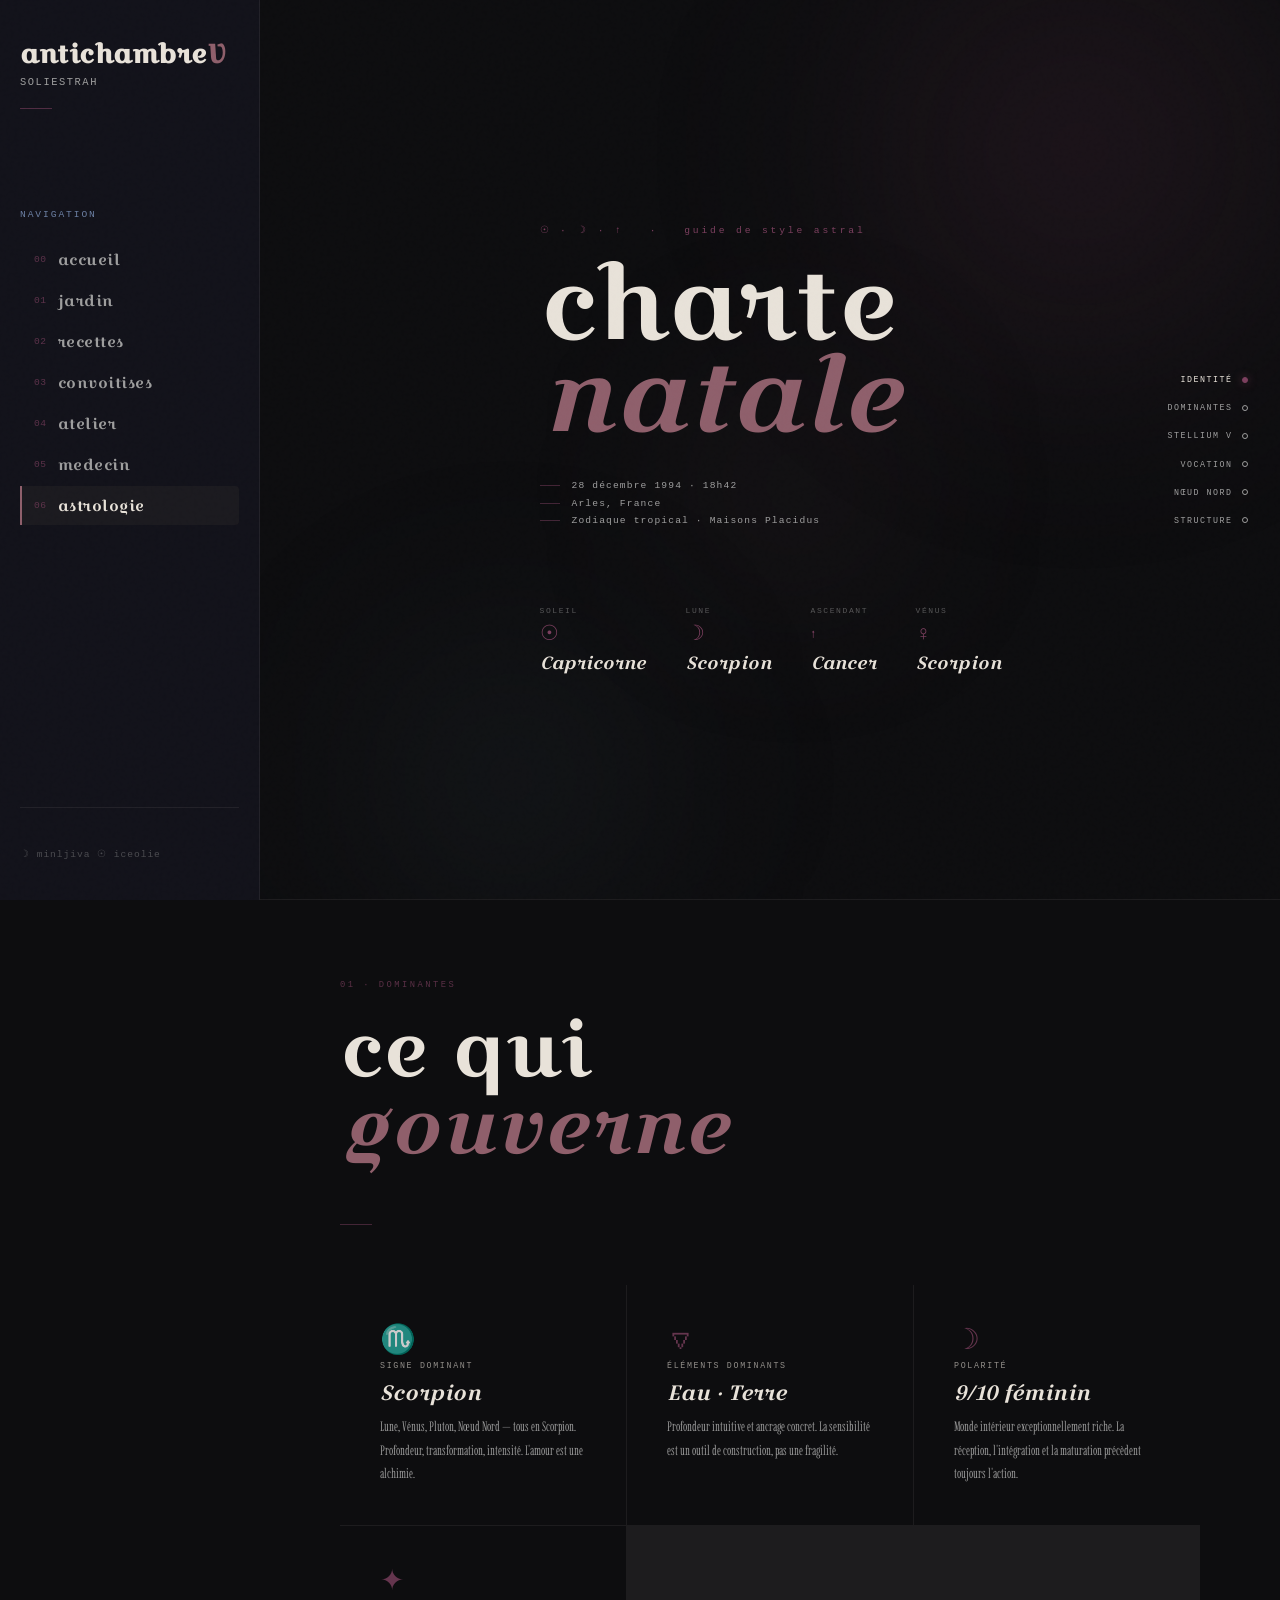
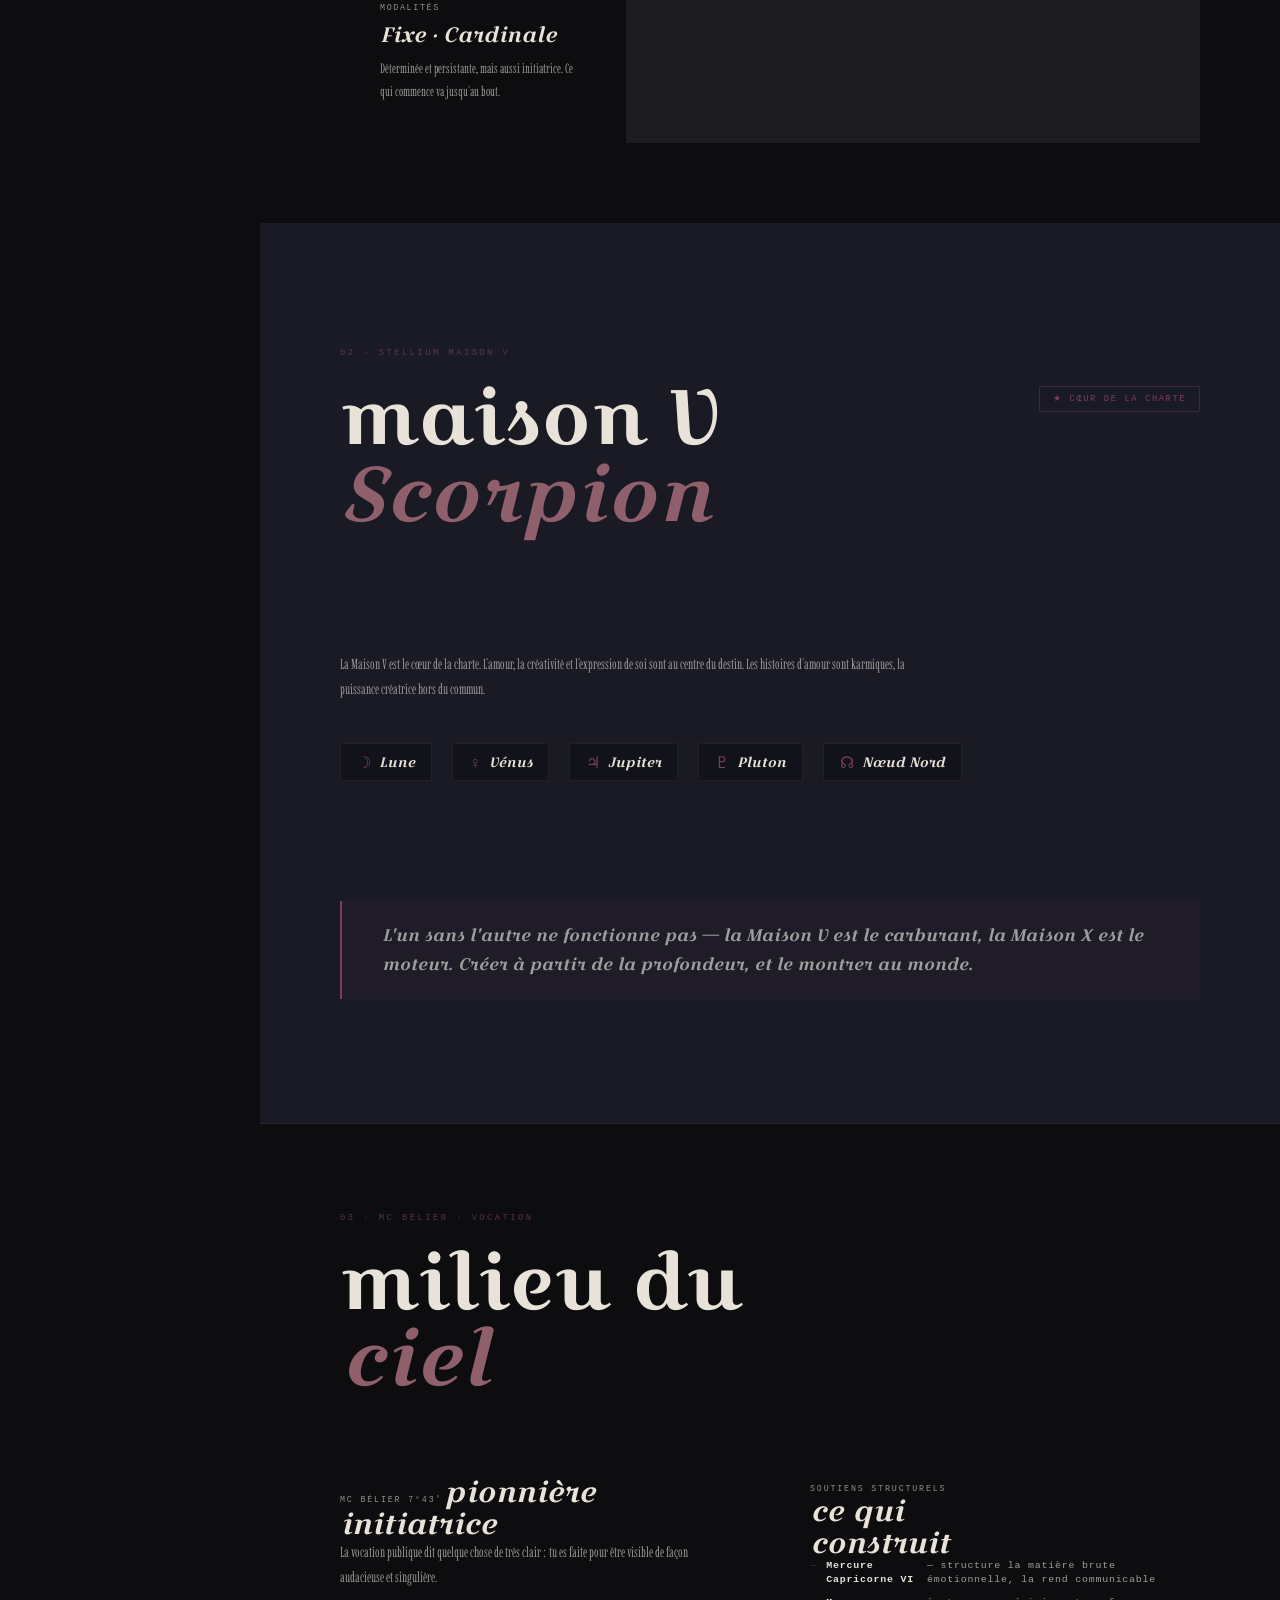
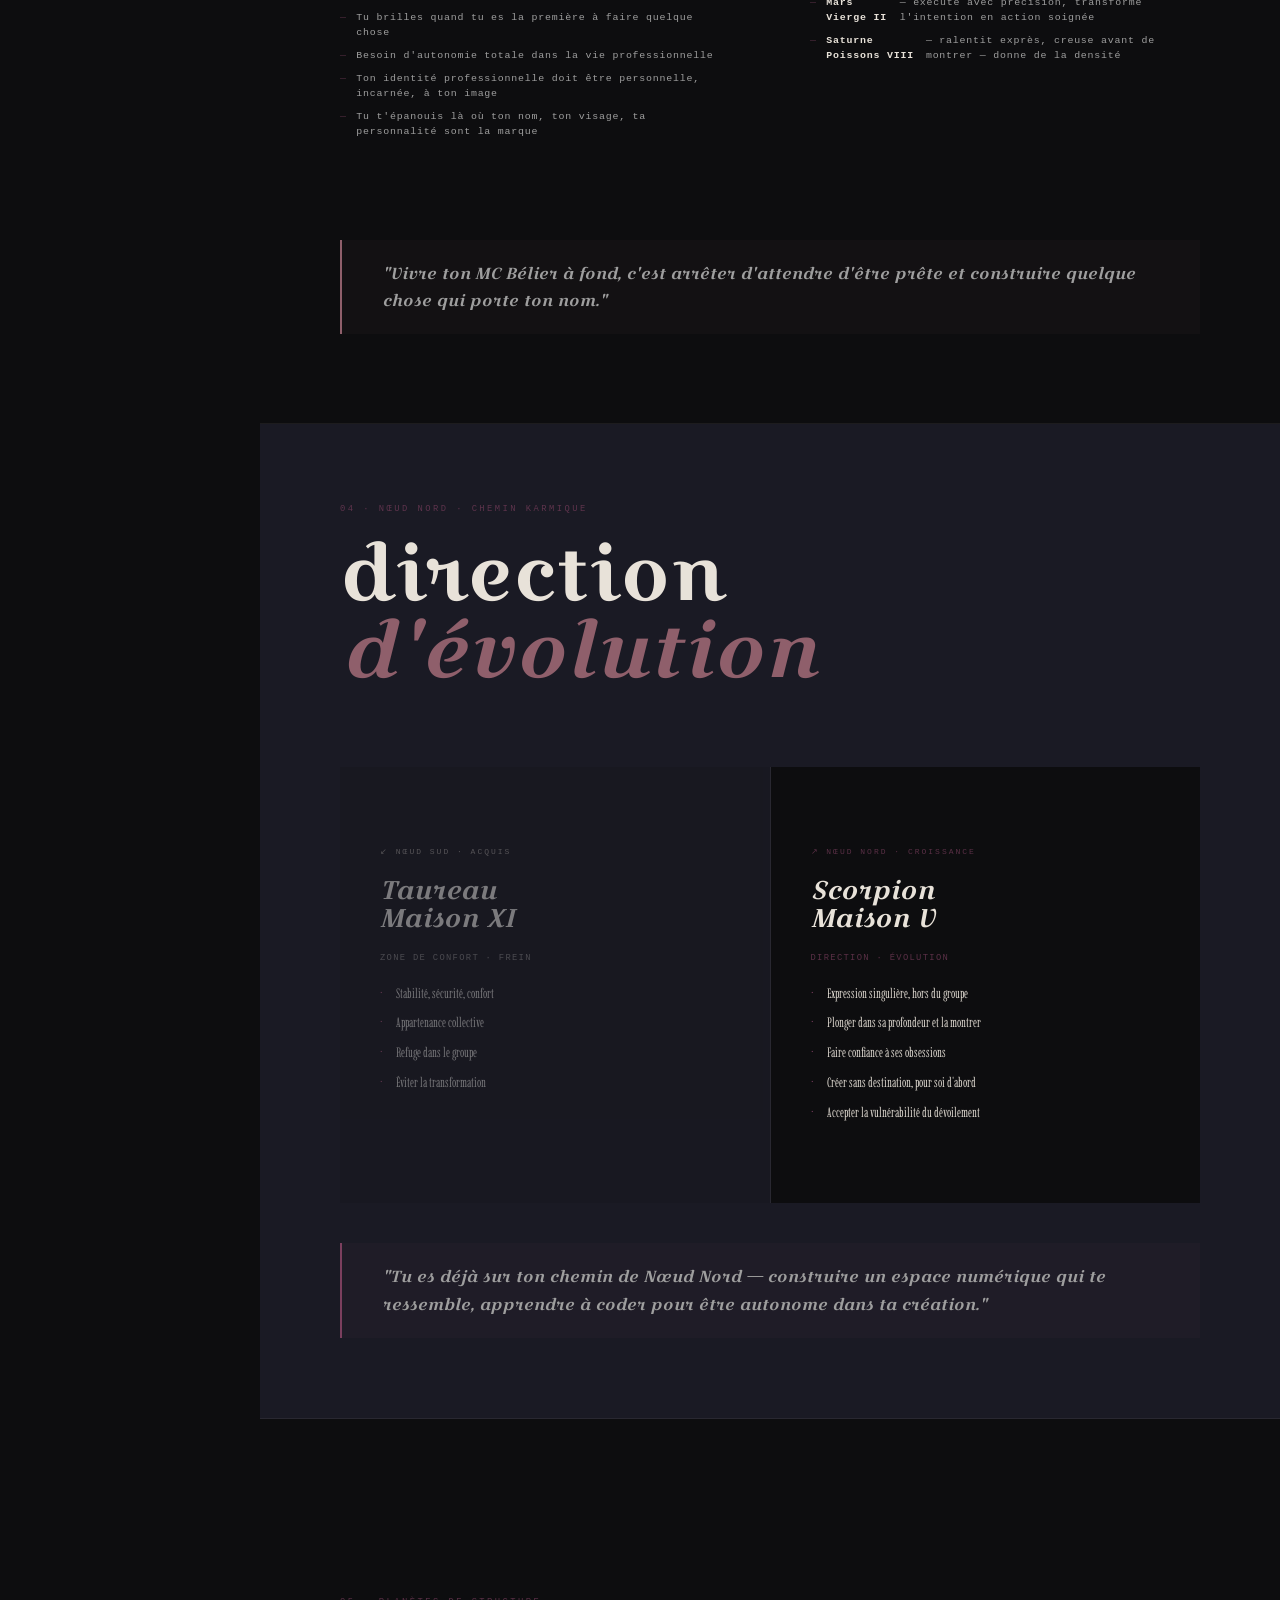
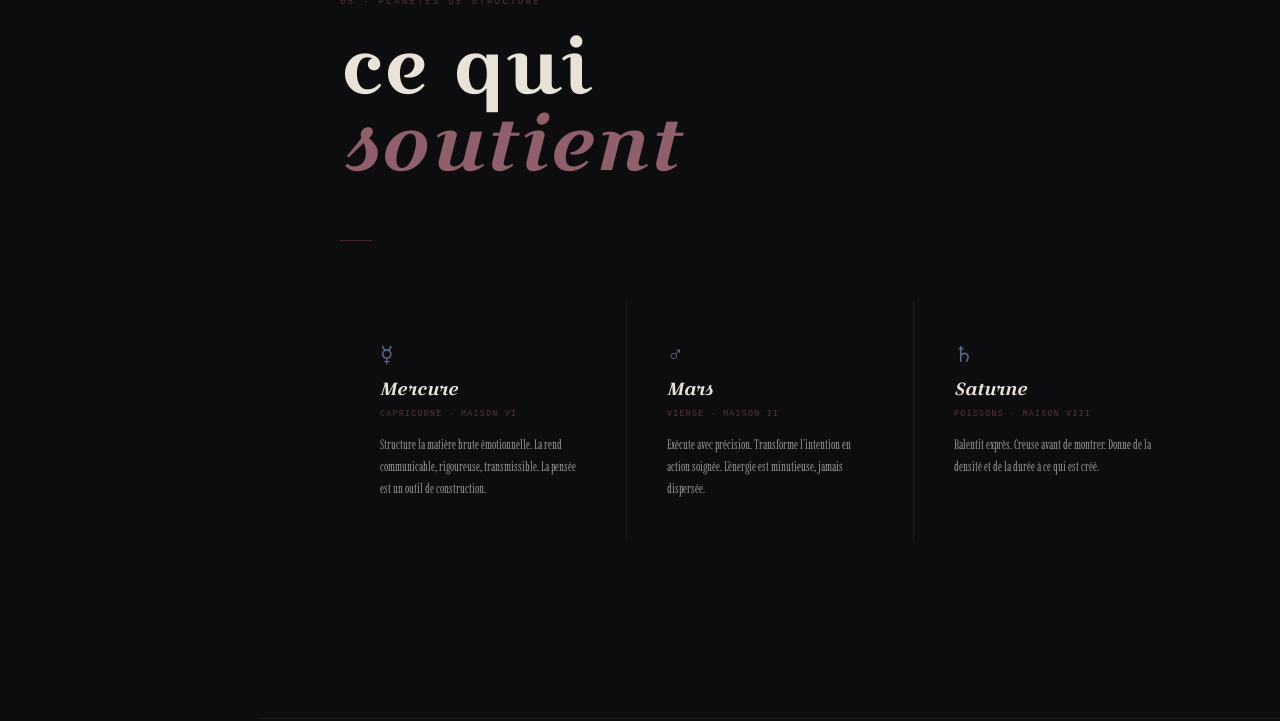
==== commit 960610ef: "Update astral.html" ====
--- a/astral.html
+++ b/astral.html
@@ -125,7 +125,7 @@
             </ul>
           </div>
           <div class="vocation-block">
-            <span class="vocation-block__label">Soutiens structurels</span>
+            <span class="vocation-block__label">Soutiens structurels</span><br>
             <span class="vocation-block__title">ce qui<br>construit</span>
             <ul class="vocation-list" style="margin-top: 0;">
               <li><strong style="color: var(--c-text);">Mercure Capricorne VI</strong> — structure la matière brute émotionnelle, la rend communicable</li>
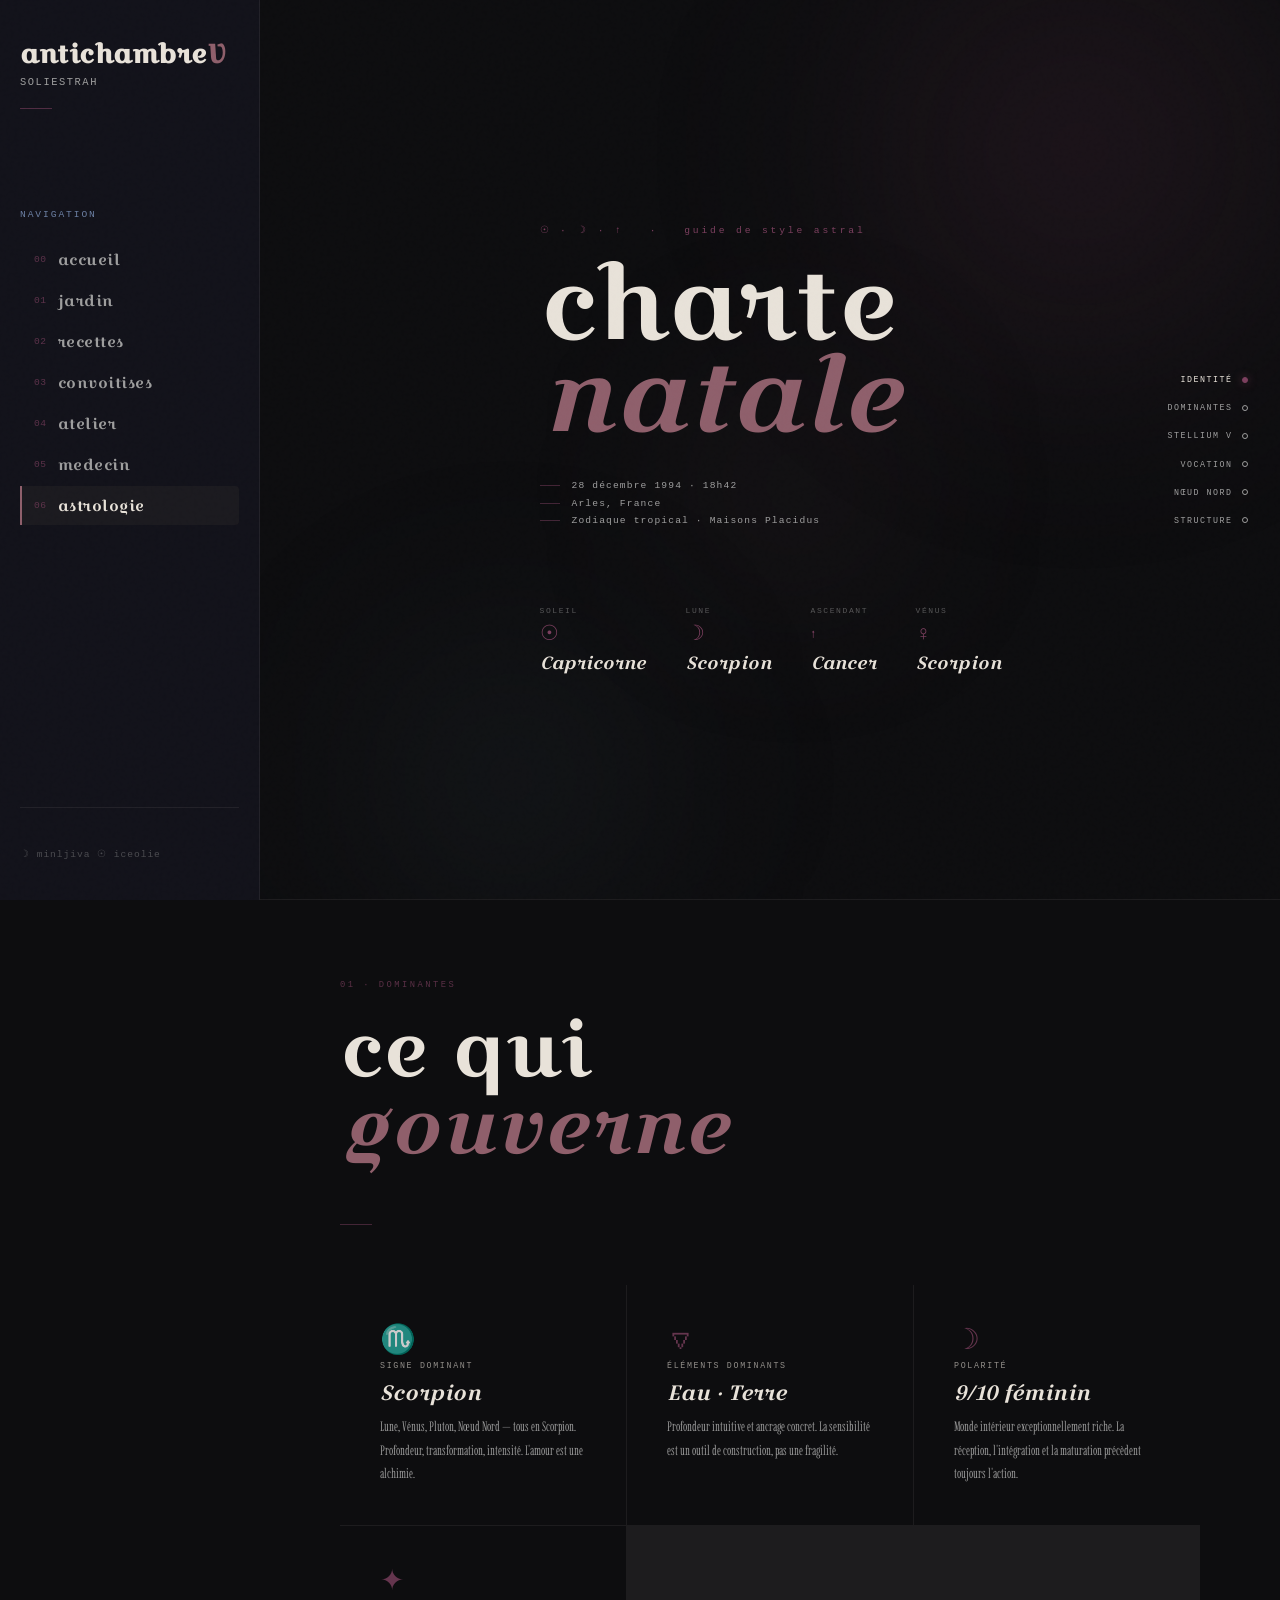
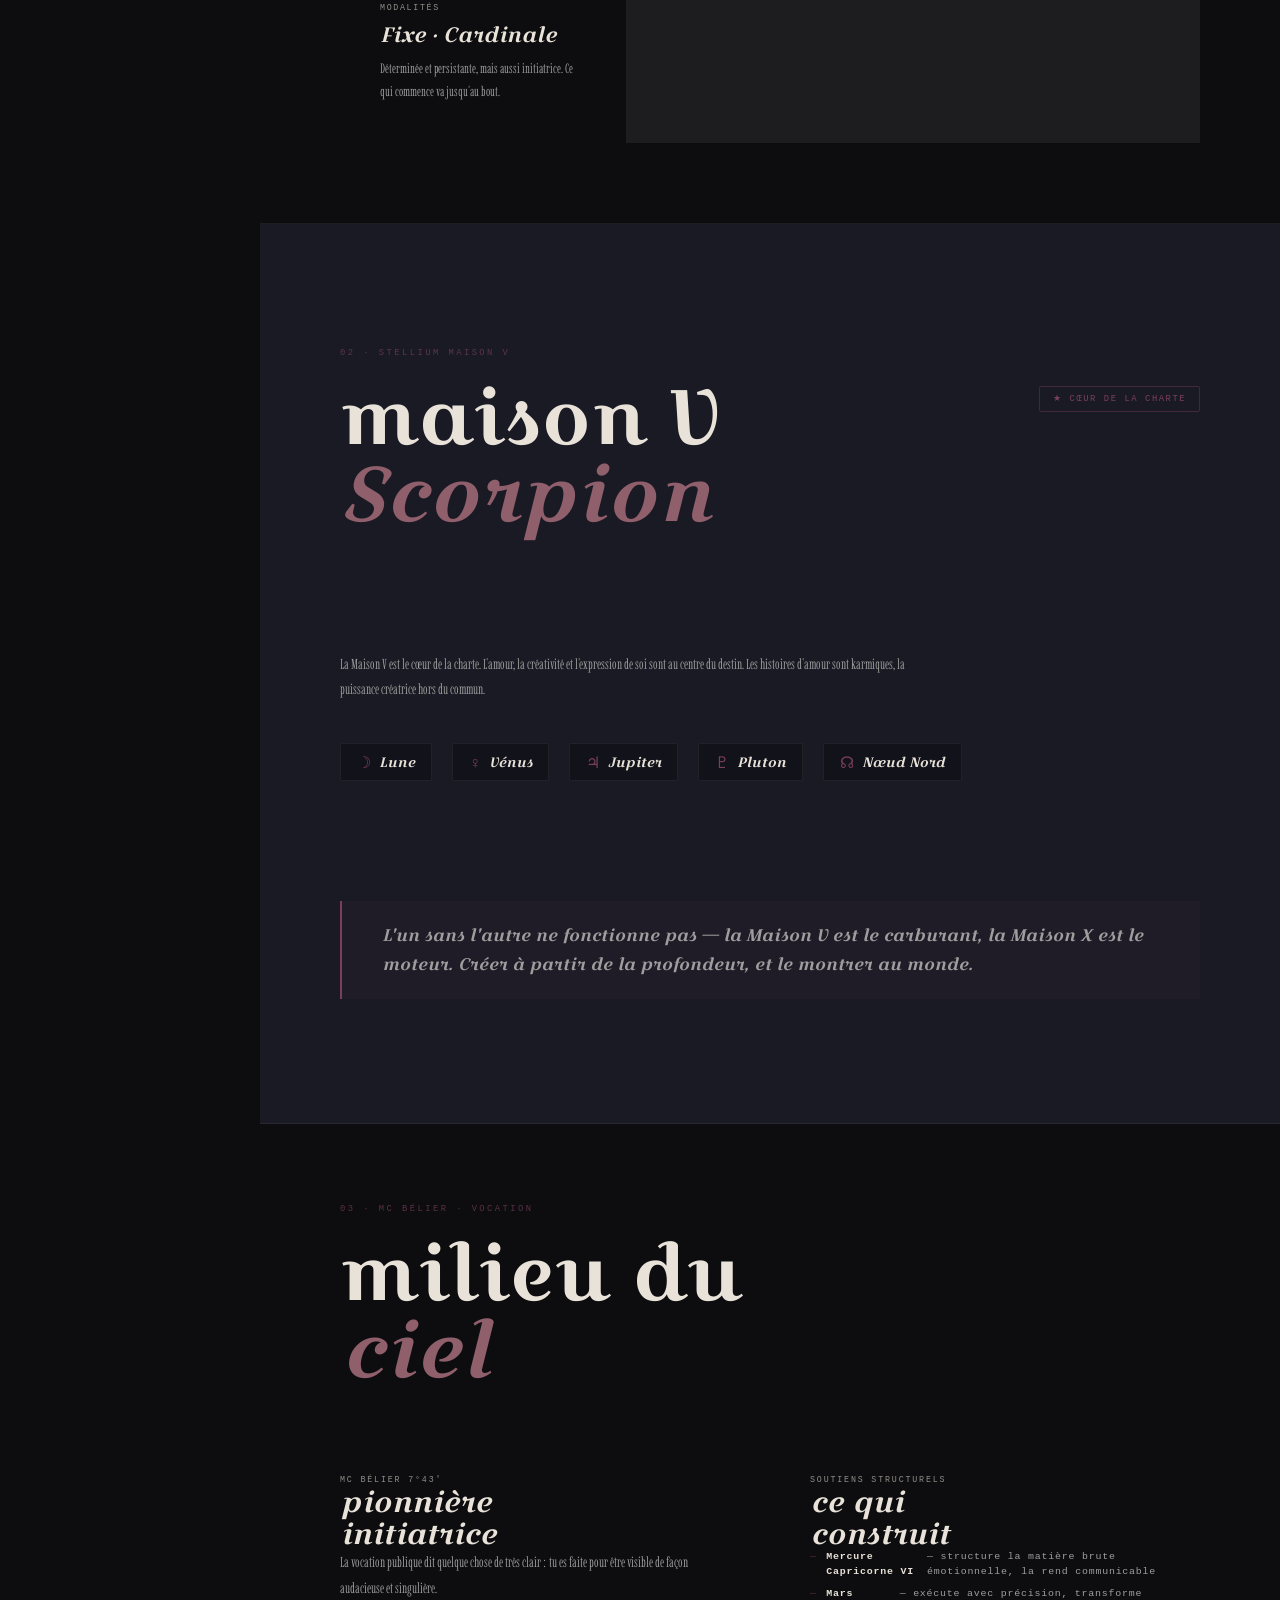
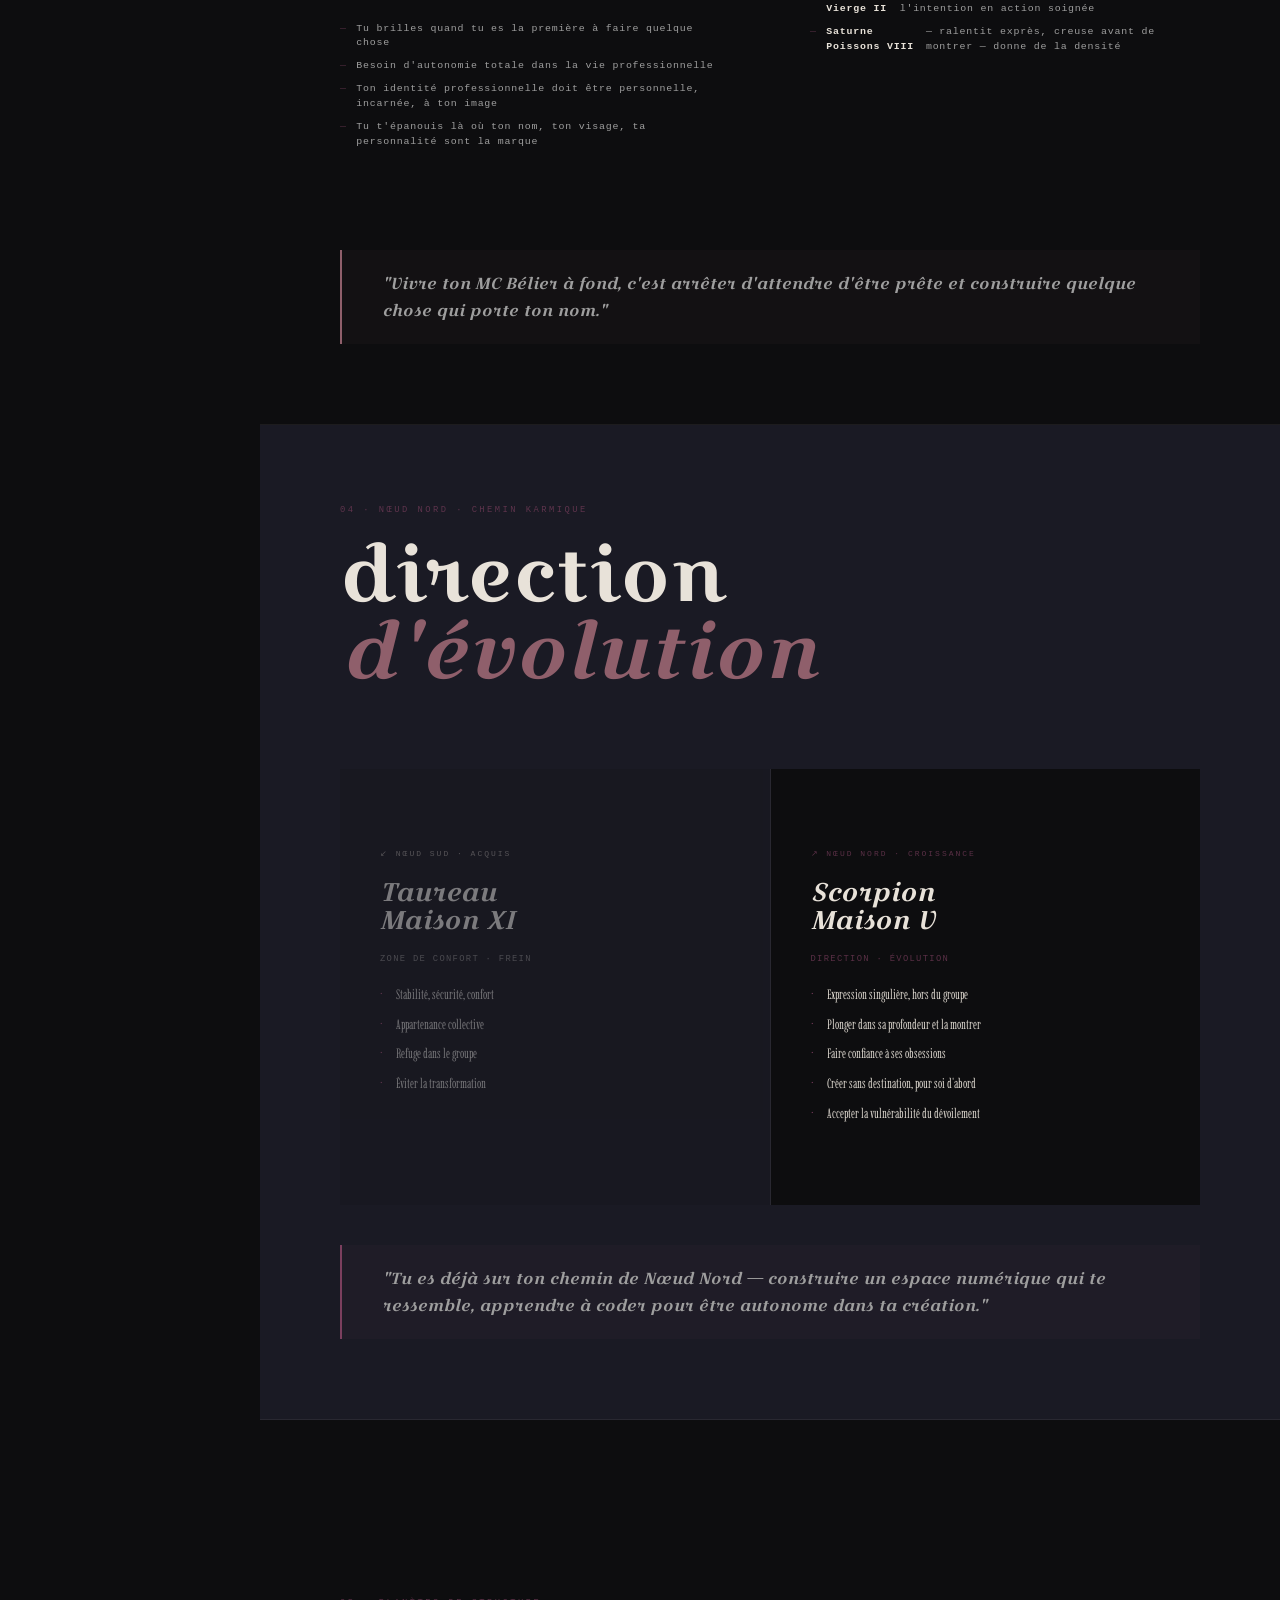
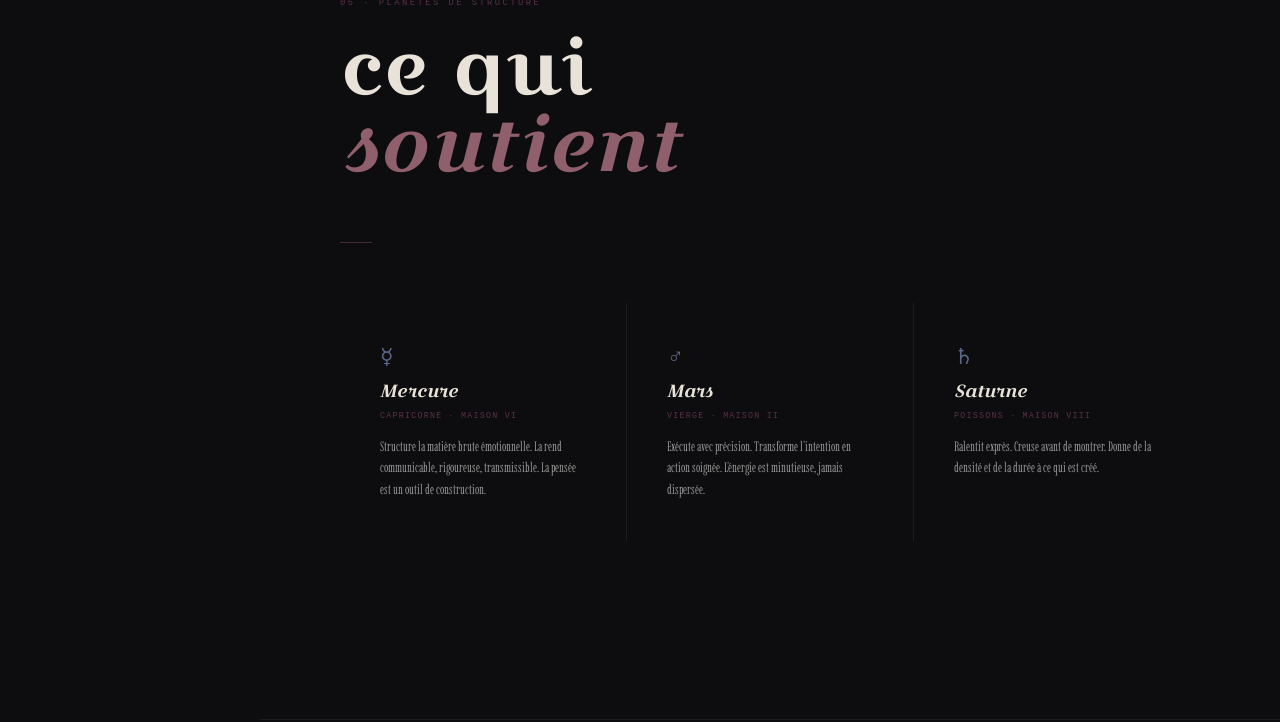
==== commit 36dcd5cd: "Update astral.html" ====
--- a/astral.html
+++ b/astral.html
@@ -114,7 +114,7 @@
         <h2 class="section-title">milieu du<br><em>ciel</em></h2>
         <div class="vocation-split">
           <div class="vocation-block">
-            <span class="vocation-block__label">MC Bélier 7°43'</span>
+            <span class="vocation-block__label">MC Bélier 7°43'</span><br>
             <span class="vocation-block__title">pionnière<br>initiatrice</span>
             <p class="vocation-block__text">La vocation publique dit quelque chose de très clair : tu es faite pour être visible de façon audacieuse et singulière.</p>
             <ul class="vocation-list">
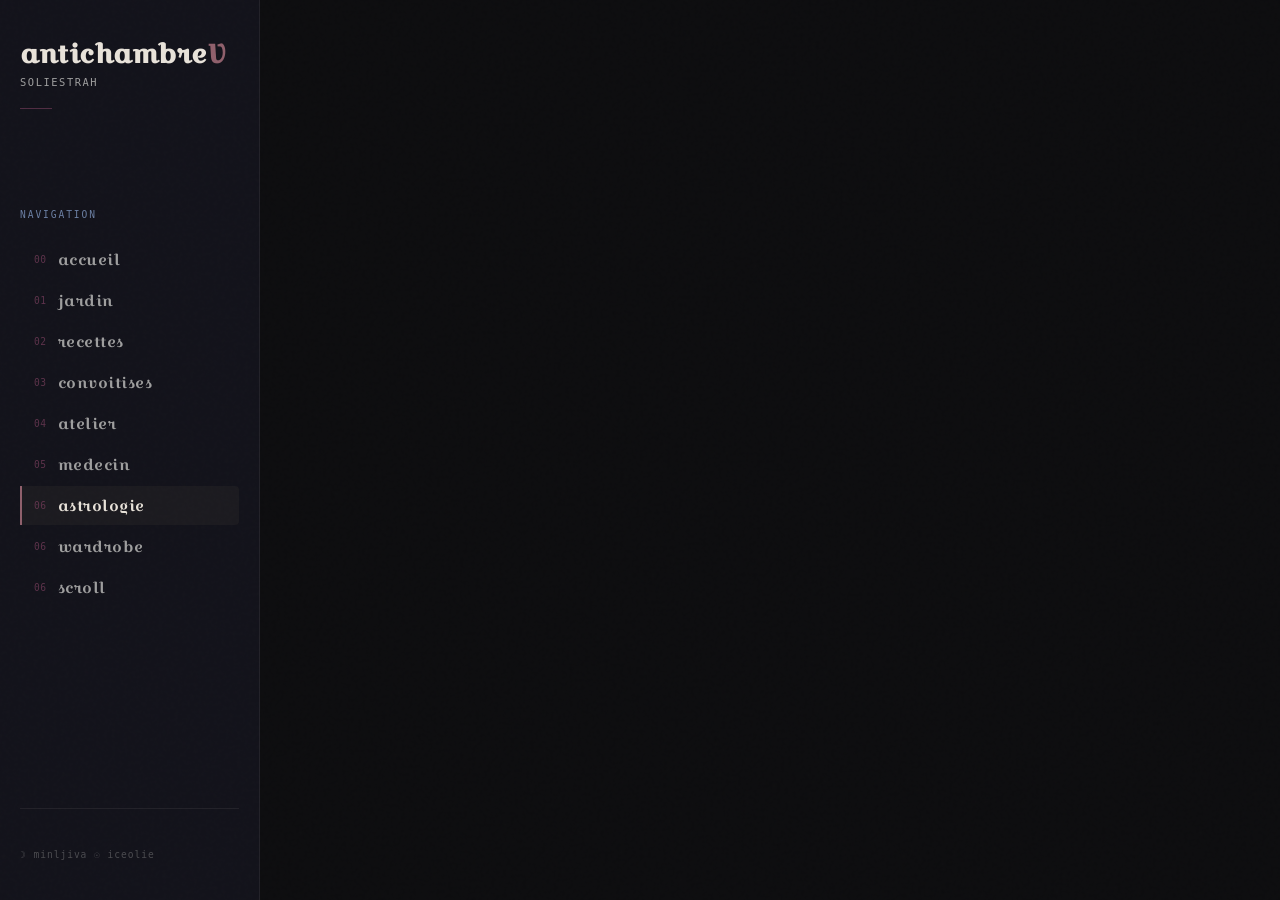
==== commit 7f701e9f: "Update astral.html" ====
--- a/astral.html
+++ b/astral.html
@@ -3,252 +3,23 @@
 <head>
   <meta charset="UTF-8" />
   <meta name="viewport" content="width=device-width, initial-scale=1.0" />
-  <title>antichambreV · charte astrale</title>
+  <title>antichambreV</title>
   <link rel="stylesheet" href="css/style.css" />
-  <link rel="stylesheet" href="css/astral.css" />
-
+  <link rel="stylesheet" href="css/section.css" />
+  <link rel="stylesheet" href="css/scroll.css" />
 </head>
 
 <body>
   <div class="layout">
-    <main class="astral-page">
-
-      <!-- ══ 00 · IDENTITÉ ══ -->
-      <section class="astral-section" id="section-00">
-        <div class="hero-astral__bg">
-          <div class="orb-astral orb-astral--1"></div>
-          <div class="orb-astral orb-astral--2"></div>
-          <div class="orb-astral orb-astral--3"></div>
-        </div>
-        <div class="hero-astral__content">
-          <p class="hero-astral__glyph">☉ · ☽ · ↑ &nbsp;&nbsp;·&nbsp;&nbsp; guide de style astral</p>
-          <h1 class="hero-astral__name">charte<br><em>natale</em></h1>
-          <div class="hero-astral__data">
-            <span class="hero-astral__data-line">28 décembre 1994 · 18h42</span>
-            <span class="hero-astral__data-line">Arles, France</span>
-            <span class="hero-astral__data-line">Zodiaque tropical · Maisons Placidus</span>
-          </div>
-          <div class="hero-astral__trio">
-            <div class="trio-item">
-              <span class="trio-item__label">Soleil</span>
-              <span class="trio-item__glyph">☉</span>
-              <span class="trio-item__value">Capricorne</span>
-            </div>
-            <div class="trio-item">
-              <span class="trio-item__label">Lune</span>
-              <span class="trio-item__glyph">☽</span>
-              <span class="trio-item__value">Scorpion</span>
-            </div>
-            <div class="trio-item">
-              <span class="trio-item__label">Ascendant</span>
-              <span class="trio-item__glyph">↑</span>
-              <span class="trio-item__value">Cancer</span>
-            </div>
-            <div class="trio-item">
-              <span class="trio-item__label">Vénus</span>
-              <span class="trio-item__glyph">♀</span>
-              <span class="trio-item__value">Scorpion</span>
-            </div>
-          </div>
-        </div>
-      </section>
-
-      <!-- ══ 01 · DOMINANTES ══ -->
-      <section class="astral-section" id="section-01">
-        <p class="section-eyebrow">01 · dominantes</p>
-        <h2 class="section-title">ce qui<br><em>gouverne</em></h2>
-        <div class="astral-divider"></div>
-        <div class="dominantes-grid">
-          <div class="dominante-card">
-            <span class="dominante-card__glyph">♏</span>
-            <span class="dominante-card__label">Signe dominant</span>
-            <span class="dominante-card__title">Scorpion</span>
-            <p class="dominante-card__desc">Lune, Vénus, Pluton, Nœud Nord — tous en Scorpion. Profondeur, transformation, intensité. L'amour est une alchimie.</p>
-          </div>
-          <div class="dominante-card">
-            <span class="dominante-card__glyph">🜄</span>
-            <span class="dominante-card__label">Éléments dominants</span>
-            <span class="dominante-card__title">Eau · Terre</span>
-            <p class="dominante-card__desc">Profondeur intuitive et ancrage concret. La sensibilité est un outil de construction, pas une fragilité.</p>
-          </div>
-          <div class="dominante-card">
-            <span class="dominante-card__glyph">☽</span>
-            <span class="dominante-card__label">Polarité</span>
-            <span class="dominante-card__title">9/10 féminin</span>
-            <p class="dominante-card__desc">Monde intérieur exceptionnellement riche. La réception, l'intégration et la maturation précèdent toujours l'action.</p>
-          </div>
-          <div class="dominante-card">
-            <span class="dominante-card__glyph">✦</span>
-            <span class="dominante-card__label">Modalités</span>
-            <span class="dominante-card__title">Fixe · Cardinale</span>
-            <p class="dominante-card__desc">Déterminée et persistante, mais aussi initiatrice. Ce qui commence va jusqu'au bout.</p>
-          </div>
-        </div>
-      </section>
-
-      <!-- ══ 02 · STELLIUM ══ -->
-      <section class="astral-section" id="section-02">
-        <p class="section-eyebrow">02 · stellium maison V</p>
-        <div class="stellium-header">
-          <h2 class="section-title">maison V<br><em>Scorpion</em></h2>
-          <span class="stellium-badge">★ cœur de la charte</span>
-        </div>
-        <p style="font-family: var(--font-body); font-size: 0.9rem; color: var(--c-text-muted); line-height: 1.8; max-width: 600px; margin-bottom: var(--gap-lg);">
-          La Maison V est le cœur de la charte. L'amour, la créativité et l'expression de soi sont au centre du destin. Les histoires d'amour sont karmiques, la puissance créatrice hors du commun.
-        </p>
-        <div class="stellium-planets">
-          <div class="planet-chip"><span class="planet-chip__glyph">☽</span><span class="planet-chip__name">Lune</span></div>
-          <div class="planet-chip"><span class="planet-chip__glyph">♀</span><span class="planet-chip__name">Vénus</span></div>
-          <div class="planet-chip"><span class="planet-chip__glyph">♃</span><span class="planet-chip__name">Jupiter</span></div>
-          <div class="planet-chip"><span class="planet-chip__glyph">♇</span><span class="planet-chip__name">Pluton</span></div>
-          <div class="planet-chip"><span class="planet-chip__glyph">☊</span><span class="planet-chip__name">Nœud Nord</span></div>
-        </div>
-        <div class="stellium-quote">
-          <p>L'un sans l'autre ne fonctionne pas — la Maison V est le carburant, la Maison X est le moteur. Créer à partir de la profondeur, et le montrer au monde.</p>
-        </div>
-      </section>
-
-      <!-- ══ 03 · MC & VOCATION ══ -->
-      <section class="astral-section" id="section-03">
-        <p class="section-eyebrow">03 · MC bélier · vocation</p>
-        <h2 class="section-title">milieu du<br><em>ciel</em></h2>
-        <div class="vocation-split">
-          <div class="vocation-block">
-            <span class="vocation-block__label">MC Bélier 7°43'</span><br>
-            <span class="vocation-block__title">pionnière<br>initiatrice</span>
-            <p class="vocation-block__text">La vocation publique dit quelque chose de très clair : tu es faite pour être visible de façon audacieuse et singulière.</p>
-            <ul class="vocation-list">
-              <li>Tu brilles quand tu es la première à faire quelque chose</li>
-              <li>Besoin d'autonomie totale dans la vie professionnelle</li>
-              <li>Ton identité professionnelle doit être personnelle, incarnée, à ton image</li>
-              <li>Tu t'épanouis là où ton nom, ton visage, ta personnalité sont la marque</li>
-            </ul>
-          </div>
-          <div class="vocation-block">
-            <span class="vocation-block__label">Soutiens structurels</span><br>
-            <span class="vocation-block__title">ce qui<br>construit</span>
-            <ul class="vocation-list" style="margin-top: 0;">
-              <li><strong style="color: var(--c-text);">Mercure Capricorne VI</strong> — structure la matière brute émotionnelle, la rend communicable</li>
-              <li><strong style="color: var(--c-text);">Mars Vierge II</strong> — exécute avec précision, transforme l'intention en action soignée</li>
-              <li><strong style="color: var(--c-text);">Saturne Poissons VIII</strong> — ralentit exprès, creuse avant de montrer — donne de la densité</li>
-            </ul>
-          </div>
-          <div class="vocation-quote">
-            <p>"Vivre ton MC Bélier à fond, c'est arrêter d'attendre d'être prête et construire quelque chose qui porte ton nom."</p>
-          </div>
-        </div>
-      </section>
-
-      <!-- ══ 04 · NŒUD NORD ══ -->
-      <section class="astral-section" id="section-04">
-        <p class="section-eyebrow">04 · nœud nord · chemin karmique</p>
-        <h2 class="section-title">direction<br><em>d'évolution</em></h2>
-        <div class="noeud-contrast" style="position: relative;">
-          <div class="noeud-block noeud-block--sud">
-            <span class="noeud-block__direction">↙ nœud sud · acquis</span>
-            <span class="noeud-block__title">Taureau<br>Maison XI</span>
-            <span class="noeud-block__sub">zone de confort · frein</span>
-            <ul class="noeud-items">
-              <li>Stabilité, sécurité, confort</li>
-              <li>Appartenance collective</li>
-              <li>Refuge dans le groupe</li>
-              <li>Éviter la transformation</li>
-            </ul>
-          </div>
-          <div class="noeud-block noeud-block--nord">
-            <span class="noeud-block__direction">↗ nœud nord · croissance</span>
-            <span class="noeud-block__title">Scorpion<br>Maison V</span>
-            <span class="noeud-block__sub">direction · évolution</span>
-            <ul class="noeud-items">
-              <li>Expression singulière, hors du groupe</li>
-              <li>Plonger dans sa profondeur et la montrer</li>
-              <li>Faire confiance à ses obsessions</li>
-              <li>Créer sans destination, pour soi d'abord</li>
-              <li>Accepter la vulnérabilité du dévoilement</li>
-            </ul>
-          </div>
-        </div>
-        <div class="noeud-quote">
-          <p>"Tu es déjà sur ton chemin de Nœud Nord — construire un espace numérique qui te ressemble, apprendre à coder pour être autonome dans ta création."</p>
-        </div>
-      </section>
-
-      <!-- ══ 05 · PLANÈTES SUPPORT ══ -->
-      <section class="astral-section" id="section-05">
-        <p class="section-eyebrow">05 · planètes de structure</p>
-        <h2 class="section-title">ce qui<br><em>soutient</em></h2>
-        <div class="astral-divider"></div>
-        <div class="support-grid">
-          <div class="support-card">
-            <span class="support-card__glyph">☿</span>
-            <span class="support-card__planet">Mercure</span>
-            <span class="support-card__position">Capricorne · Maison VI</span>
-            <p class="support-card__role">Structure la matière brute émotionnelle. La rend communicable, rigoureuse, transmissible. La pensée est un outil de construction.</p>
-          </div>
-          <div class="support-card">
-            <span class="support-card__glyph">♂</span>
-            <span class="support-card__planet">Mars</span>
-            <span class="support-card__position">Vierge · Maison II</span>
-            <p class="support-card__role">Exécute avec précision. Transforme l'intention en action soignée. L'énergie est minutieuse, jamais dispersée.</p>
-          </div>
-          <div class="support-card">
-            <span class="support-card__glyph">♄</span>
-            <span class="support-card__planet">Saturne</span>
-            <span class="support-card__position">Poissons · Maison VIII</span>
-            <p class="support-card__role">Ralentit exprès. Creuse avant de montrer. Donne de la densité et de la durée à ce qui est créé.</p>
-          </div>
-        </div>
-      </section>
-
+    <main class="scroll-page" id="scroll-page">
+      <!-- Les sections sont générées par template2.js -->
     </main>
   </div>
 
-  <!-- NAV ASTRALE LATÉRALE -->
-  <nav class="astral-nav" aria-label="Sections">
-    <a class="astral-nav__item active" href="#section-00">
-      <span class="astral-nav__label">identité</span>
-      <span class="astral-nav__dot"></span>
-    </a>
-    <a class="astral-nav__item" href="#section-01">
-      <span class="astral-nav__label">dominantes</span>
-      <span class="astral-nav__dot"></span>
-    </a>
-    <a class="astral-nav__item" href="#section-02">
-      <span class="astral-nav__label">stellium V</span>
-      <span class="astral-nav__dot"></span>
-    </a>
-    <a class="astral-nav__item" href="#section-03">
-      <span class="astral-nav__label">vocation</span>
-      <span class="astral-nav__dot"></span>
-    </a>
-    <a class="astral-nav__item" href="#section-04">
-      <span class="astral-nav__label">nœud nord</span>
-      <span class="astral-nav__dot"></span>
-    </a>
-    <a class="astral-nav__item" href="#section-05">
-      <span class="astral-nav__label">structure</span>
-      <span class="astral-nav__dot"></span>
-    </a>
-  </nav>
+  <!-- NAV LATÉRALE — générée par JS -->
+  <nav class="scroll-nav" id="scroll-nav" aria-label="Sections"></nav>
 
+  <script src="scripts/astral.js"></script>
   <script src="scripts/nav.js"></script>
-  <script>
-    // Navigation latérale — point actif au scroll
-    const sections = document.querySelectorAll('.astral-section');
-    const navItems = document.querySelectorAll('.astral-nav__item');
-
-    const observer = new IntersectionObserver((entries) => {
-      entries.forEach(entry => {
-        if (entry.isIntersecting) {
-          navItems.forEach(item => item.classList.remove('active'));
-          const id = entry.target.id;
-          const active = document.querySelector(`.astral-nav__item[href="#${id}"]`);
-          if (active) active.classList.add('active');
-        }
-      });
-    }, { threshold: 0.4 });
-
-    sections.forEach(s => observer.observe(s));
-  </script>
 </body>
 </html>
--- a/css/section.css
+++ b/css/section.css
@@ -0,0 +1,220 @@
+    /* ============================================================
+       COLLECTION — styles spécifiques à ce template
+      
+       ============================================================ */
+
+    /* En-tête de page */
+    .page-header {
+      padding: var(--gap-xl) var(--gap-xl) var(--gap-lg);
+      border-bottom: 1px solid var(--c-border);
+    }
+
+    .page-header__eyebrow {
+      font-family: var(--font-mono);
+      font-size: 0.6rem;
+      letter-spacing: 0.2em;
+      text-transform: uppercase;
+      color: var(--c-accent-eau);
+      margin-bottom: var(--gap-sm);
+    }
+
+    .page-header__title {
+      font-family: var(--font-display);
+      font-size: clamp(2rem, 5vw, 3.5rem);
+      font-weight: 300;
+      color: var(--c-text);
+      line-height: 1;
+      margin-bottom: var(--gap-sm);
+    }
+
+    .page-header__count {
+      font-family: var(--font-mono);
+      font-size: 0.6rem;
+      color: var(--c-text-muted);
+      letter-spacing: 0.1em;
+    }
+
+    .page-header__count span {
+      color: var(--c-accent-prune);
+    }
+
+    /* Zone filtres */
+    .filters {
+      padding: var(--gap-lg) var(--gap-xl);
+      border-bottom: 1px solid var(--c-border);
+      display: flex;
+      flex-direction: column;
+      gap: var(--gap-md);
+    }
+
+    .filter-group {
+      display: flex;
+      align-items: center;
+      gap: var(--gap-md);
+      flex-wrap: wrap;
+    }
+
+    .filter-group__label {
+      font-family: var(--font-mono);
+      font-size: 0.58rem;
+      letter-spacing: 0.18em;
+      text-transform: uppercase;
+      color: var(--c-text-muted);
+      min-width: 60px;
+      opacity: 0.6;
+    }
+
+    .filter-group__tags {
+      display: flex;
+      gap: 0.4rem;
+      flex-wrap: wrap;
+    }
+
+    .filter-tag {
+      font-family: var(--font-mono);
+      font-size: 0.62rem;
+      letter-spacing: 0.1em;
+      padding: 0.3rem 0.75rem;
+      border: 1px solid var(--c-border);
+      border-radius: 2px;
+      color: var(--c-text-muted);
+      background: transparent;
+      cursor: pointer;
+      transition: all var(--dur) var(--ease);
+      text-transform: lowercase;
+    }
+
+    .filter-tag:hover {
+      border-color: var(--c-border-hover);
+      color: var(--c-text);
+    }
+
+    .filter-tag.active {
+      border-color: var(--c-accent-prune);
+      color: var(--c-text);
+      background: rgba(123, 63, 94, 0.12);
+    }
+
+    .filter-tag--reset {
+      border-color: transparent;
+      opacity: 0.4;
+    }
+
+    .filter-tag--reset:hover {
+      border-color: var(--c-border);
+      opacity: 1;
+    }
+
+    /* Grille de cartes */
+    .collection {
+      padding: var(--gap-lg) var(--gap-xl);
+    }
+
+    .collection__grid {
+      display: grid;
+      grid-template-columns: repeat(auto-fill, minmax(280px, 1fr));
+      gap: 1px;
+      background: var(--c-border);
+    }
+
+    /* Carte */
+    .card {
+      background: var(--c-bg);
+      padding: var(--gap-lg);
+      display: flex;
+      flex-direction: column;
+      gap: var(--gap-sm);
+      transition: background var(--dur) var(--ease);
+      position: relative;
+      overflow: hidden;
+    }
+
+    .card::before {
+      content: '';
+      position: absolute;
+      top: 0; left: 0;
+      width: 2px;
+      height: 0;
+      background: var(--c-accent-prune);
+      transition: height var(--dur) var(--ease);
+    }
+
+    .card:hover {
+      background: var(--c-bg-2);
+    }
+
+    .card:hover::before {
+      height: 100%;
+    }
+
+    .card__title {
+      font-family: var(--font-display);
+      font-size: 1.1rem;
+      font-weight: 400;
+      color: var(--c-text);
+      line-height: 1.2;
+    }
+
+    .card__desc {
+      font-family: var(--font-body);
+      font-size: 0.88rem;
+      color: var(--c-text-muted);
+      line-height: 1.6;
+      flex: 1;
+    }
+
+    .card__meta {
+      display: flex;
+      align-items: center;
+      justify-content: space-between;
+      margin-top: var(--gap-sm);
+      padding-top: var(--gap-sm);
+      border-top: 1px solid var(--c-border);
+    }
+
+    .card__tags {
+      display: flex;
+      gap: 0.35rem;
+      flex-wrap: wrap;
+    }
+
+    .card__tag {
+      font-family: var(--font-mono);
+      font-size: 0.55rem;
+      letter-spacing: 0.1em;
+      text-transform: lowercase;
+      color: var(--c-accent-eau);
+      padding: 0.15rem 0.5rem;
+      border: 1px solid rgba(74, 102, 112, 0.3);
+      border-radius: 2px;
+    }
+
+    .card__status {
+      font-family: var(--font-mono);
+      font-size: 0.55rem;
+      letter-spacing: 0.1em;
+      text-transform: lowercase;
+      color: var(--c-text-muted);
+      opacity: 0.5;
+    }
+
+    /* Carte cachée par filtre */
+    .card.hidden {
+      display: none;
+    }
+
+    /* Message vide */
+    .collection__empty {
+      display: none;
+      padding: var(--gap-xl);
+      text-align: center;
+      font-family: var(--font-display);
+      font-style: italic;
+      color: var(--c-text-muted);
+      opacity: 0.4;
+      font-size: 1rem;
+    }
+
+    .collection__empty.visible {
+      display: block;
+    }
--- a/css/scroll.css
+++ b/css/scroll.css
@@ -0,0 +1,720 @@
+/* ============================================================
+   SCROLL-SECTION.CSS
+   CSS unifié pour toutes les pages à sections scrollables.
+   Dépend de : style.css
+   Remplace : astral.css · wardrobe.css
+   ============================================================ */
+
+/* ── ANCRES & SCROLL ── */
+html { scroll-behavior: smooth; }
+
+/* ── PAGE STRUCTURE ── */
+.scroll-page {
+  margin-left: var(--nav-width);
+  flex: 1;
+}
+
+/* ── SECTION BASE ── */
+.scroll-section {
+  min-height: 100vh;
+  padding: var(--gap-xl);
+  border-bottom: 1px solid var(--c-border);
+  display: flex;
+  flex-direction: column;
+  justify-content: center;
+  position: relative;
+}
+
+/* Fond alterné — ajouter la classe .scroll-section--alt */
+.scroll-section--alt {
+  background: var(--c-bg-2);
+}
+
+/* ── EYEBROW & TITRE ── */
+.section-eyebrow {
+  font-family: var(--font-mono);
+  font-size: 0.55rem;
+  letter-spacing: 0.28em;
+  text-transform: uppercase;
+  color: var(--c-accent-prune);
+  margin-bottom: var(--gap-md);
+  opacity: 0.7;
+}
+
+.section-title {
+  font-family: var(--font-display);
+  font-size: clamp(2.5rem, 6vw, 5rem);
+  font-weight: 300;
+  color: var(--c-text);
+  line-height: 1;
+  margin-bottom: var(--gap-lg);
+}
+
+.section-title em {
+  font-style: italic;
+  color: var(--c-accent-rose);
+}
+
+.section-divider {
+  width: 32px;
+  height: 1px;
+  background: var(--c-accent-prune);
+  opacity: 0.5;
+  margin: var(--gap-md) 0;
+}
+
+/* ── NAV LATÉRALE ── */
+.scroll-nav {
+  position: fixed;
+  top: 50%;
+  right: 2rem;
+  transform: translateY(-50%);
+  z-index: 150;
+  display: flex;
+  flex-direction: column;
+  gap: 1.2rem;
+  align-items: flex-end;
+}
+
+.scroll-nav__item {
+  display: flex;
+  align-items: center;
+  gap: 0.6rem;
+  cursor: pointer;
+  text-decoration: none;
+}
+
+.scroll-nav__label {
+  font-family: var(--font-mono);
+  font-size: 0.52rem;
+  letter-spacing: 0.18em;
+  text-transform: uppercase;
+  color: var(--c-text-muted);
+  opacity: 0;
+  transform: translateX(8px);
+  transition: opacity 0.3s var(--ease), transform 0.3s var(--ease), color 0.3s var(--ease);
+  white-space: nowrap;
+}
+
+.scroll-nav__item:hover .scroll-nav__label,
+.scroll-nav__item.active .scroll-nav__label {
+  opacity: 1;
+  transform: translateX(0);
+  color: var(--c-text);
+}
+
+.scroll-nav__dot {
+  width: 6px;
+  height: 6px;
+  border-radius: 50%;
+  border: 1px solid var(--c-text-muted);
+  background: transparent;
+  transition: all 0.3s var(--ease);
+  flex-shrink: 0;
+}
+
+.scroll-nav__item.active .scroll-nav__dot {
+  background: var(--c-accent-prune);
+  border-color: var(--c-accent-prune);
+  box-shadow: 0 0 8px rgba(123, 63, 94, 0.6);
+}
+
+/* ── HERO — section 00 ── */
+#section-00 {
+  min-height: 100vh;
+  padding: var(--gap-xl);
+  display: flex;
+  align-items: center;
+  position: relative;
+  overflow: hidden;
+}
+
+.hero-bg {
+  position: absolute;
+  inset: 0;
+  z-index: 0;
+}
+
+.orb {
+  position: absolute;
+  border-radius: 50%;
+  filter: blur(100px);
+  opacity: 0;
+  animation: orb-in 3s var(--ease) forwards;
+}
+
+.orb--1 {
+  width: 600px; height: 600px;
+  background: radial-gradient(circle, rgba(123,63,94,0.2) 0%, transparent 70%);
+  top: -150px; right: -100px;
+  animation-delay: 0.2s;
+}
+.orb--2 {
+  width: 400px; height: 400px;
+  background: radial-gradient(circle, rgba(74,102,112,0.15) 0%, transparent 70%);
+  bottom: -80px; left: 5%;
+  animation-delay: 0.6s;
+}
+.orb--3 {
+  width: 250px; height: 250px;
+  background: radial-gradient(circle, rgba(143,95,107,0.18) 0%, transparent 70%);
+  top: 40%; left: 40%;
+  animation-delay: 1s;
+}
+
+@keyframes orb-in { to { opacity: 1; } }
+
+.hero-content {
+  position: relative;
+  z-index: 1;
+  max-width: 680px;
+}
+
+.hero-glyph {
+  font-family: var(--font-mono);
+  font-size: 0.6rem;
+  letter-spacing: 0.3em;
+  color: var(--c-accent-prune);
+  margin-bottom: var(--gap-md);
+  opacity: 0;
+  animation: fade-up 1s var(--ease) 0.3s forwards;
+}
+
+.hero-title {
+  font-family: var(--font-display);
+  font-size: clamp(3.5rem, 8vw, 7rem);
+  font-weight: 300;
+  line-height: 0.9;
+  color: var(--c-text);
+  margin-bottom: var(--gap-lg);
+  opacity: 0;
+  animation: fade-up 1.2s var(--ease) 0.5s forwards;
+}
+
+.hero-title em {
+  font-style: italic;
+  color: var(--c-accent-rose);
+}
+
+.hero-data {
+  display: flex;
+  flex-direction: column;
+  gap: 0.4rem;
+  opacity: 0;
+  animation: fade-up 1s var(--ease) 0.9s forwards;
+}
+
+.hero-data__line {
+  font-family: var(--font-mono);
+  font-size: 0.6rem;
+  letter-spacing: 0.12em;
+  color: var(--c-text-muted);
+  display: flex;
+  align-items: center;
+  gap: 0.75rem;
+}
+
+.hero-data__line::before {
+  content: '';
+  width: 20px;
+  height: 1px;
+  background: var(--c-accent-prune);
+  opacity: 0.5;
+}
+
+/* Trio de données sous le titre */
+.hero-trio {
+  display: flex;
+  gap: var(--gap-lg);
+  margin-top: var(--gap-xl);
+  opacity: 0;
+  animation: fade-up 1s var(--ease) 1.2s forwards;
+  flex-wrap: wrap;
+}
+
+.trio-item {
+  display: flex;
+  flex-direction: column;
+  gap: 0.3rem;
+}
+
+.trio-item__label {
+  font-family: var(--font-mono);
+  font-size: 0.5rem;
+  letter-spacing: 0.2em;
+  text-transform: uppercase;
+  color: var(--c-text-muted);
+  opacity: 0.5;
+}
+
+.trio-item__glyph {
+  font-size: 1.3rem;
+  color: var(--c-accent-prune);
+}
+
+.trio-item__value {
+  font-family: var(--font-display);
+  font-size: 1.1rem;
+  color: var(--c-text);
+  font-style: italic;
+}
+
+/* ── GRILLE DOMINANTES ── */
+.dominantes-grid {
+  display: grid;
+  grid-template-columns: repeat(auto-fill, minmax(260px, 1fr));
+  gap: 1px;
+  background: var(--c-border);
+  margin-top: var(--gap-lg);
+}
+
+.dominante-card {
+  background: var(--c-bg);
+  padding: var(--gap-lg);
+  display: flex;
+  flex-direction: column;
+  gap: var(--gap-sm);
+  transition: background var(--dur) var(--ease);
+  position: relative;
+  overflow: hidden;
+}
+
+.dominante-card::before {
+  content: '';
+  position: absolute;
+  top: 0; left: 0;
+  width: 2px; height: 0;
+  background: var(--c-accent-prune);
+  transition: height var(--dur) var(--ease);
+}
+
+.dominante-card:hover { background: var(--c-bg-2); }
+.dominante-card:hover::before { height: 100%; }
+
+.dominante-card__glyph {
+  font-size: 1.8rem;
+  line-height: 1;
+  color: var(--c-accent-prune);
+  opacity: 0.8;
+}
+
+.dominante-card__label {
+  font-family: var(--font-mono);
+  font-size: 0.52rem;
+  letter-spacing: 0.2em;
+  text-transform: uppercase;
+  color: var(--c-accent-eau);
+  opacity: 0.6;
+}
+
+.dominante-card__title {
+  font-family: var(--font-display);
+  font-size: 1.3rem;
+  font-weight: 300;
+  color: var(--c-text);
+  font-style: italic;
+}
+
+.dominante-card__desc {
+  font-family: var(--font-body);
+  font-size: 0.85rem;
+  color: var(--c-text-muted);
+  line-height: 1.7;
+}
+
+/* ── HEADER AVEC BADGE ── */
+.section-header {
+  display: flex;
+  align-items: flex-start;
+  justify-content: space-between;
+  gap: var(--gap-lg);
+  flex-wrap: wrap;
+  margin-bottom: var(--gap-xl);
+}
+
+.section-badge {
+  font-family: var(--font-mono);
+  font-size: 0.55rem;
+  letter-spacing: 0.18em;
+  text-transform: uppercase;
+  color: var(--c-accent-prune);
+  border: 1px solid rgba(123, 63, 94, 0.4);
+  padding: 0.4rem 0.8rem;
+  border-radius: 2px;
+  white-space: nowrap;
+  align-self: flex-start;
+  margin-top: 0.5rem;
+}
+
+/* ── CHIPS / TAGS ── */
+.chips-row {
+  display: flex;
+  gap: var(--gap-md);
+  flex-wrap: wrap;
+  margin-bottom: var(--gap-xl);
+}
+
+.chip {
+  display: flex;
+  align-items: center;
+  gap: 0.5rem;
+  padding: 0.5rem 1rem;
+  border: 1px solid var(--c-border);
+  border-radius: 2px;
+  background: var(--c-bg-3);
+  transition: all var(--dur) var(--ease);
+}
+
+.chip:hover {
+  border-color: var(--c-accent-prune);
+  background: rgba(123, 63, 94, 0.08);
+}
+
+.chip__glyph {
+  font-size: 1rem;
+  color: var(--c-accent-prune);
+}
+
+.chip__name {
+  font-family: var(--font-display);
+  font-size: 0.85rem;
+  color: var(--c-text);
+  font-style: italic;
+}
+
+/* ── CITATION / QUOTE ── */
+.section-quote {
+  border-left: 2px solid var(--c-accent-prune);
+  padding: var(--gap-md) var(--gap-lg);
+  background: rgba(123, 63, 94, 0.05);
+  margin-top: var(--gap-lg);
+}
+
+.section-quote p {
+  font-family: var(--font-display);
+  font-size: 1.05rem;
+  font-style: italic;
+  color: var(--c-text-muted);
+  line-height: 1.7;
+}
+
+/* Variante rose */
+.section-quote--rose {
+  border-left-color: var(--c-accent-rose);
+  background: rgba(143, 95, 107, 0.05);
+}
+
+/* ── GRILLE SUPPORT (3 colonnes par défaut) ── */
+.support-grid {
+  display: grid;
+  grid-template-columns: repeat(3, 1fr);
+  gap: 1px;
+  background: var(--c-border);
+  margin-top: var(--gap-lg);
+}
+
+.support-card {
+  background: var(--c-bg);
+  padding: var(--gap-lg);
+  display: flex;
+  flex-direction: column;
+  gap: var(--gap-sm);
+  position: relative;
+  overflow: hidden;
+  transition: background var(--dur) var(--ease);
+}
+
+.support-card::before {
+  content: '';
+  position: absolute;
+  top: 0; left: 0;
+  width: 2px; height: 0;
+  background: var(--c-accent-blue);
+  transition: height var(--dur) var(--ease);
+}
+
+.support-card:hover { background: var(--c-bg-2); }
+.support-card:hover::before { height: 100%; }
+
+.support-card__glyph {
+  font-size: 1.4rem;
+  color: var(--c-accent-blue);
+  opacity: 0.8;
+}
+
+.support-card__planet {
+  font-family: var(--font-display);
+  font-size: 1.1rem;
+  font-style: italic;
+  color: var(--c-text);
+}
+
+.support-card__position {
+  font-family: var(--font-mono);
+  font-size: 0.52rem;
+  letter-spacing: 0.15em;
+  text-transform: uppercase;
+  color: var(--c-accent-prune);
+  opacity: 0.7;
+}
+
+.support-card__role {
+  font-family: var(--font-body);
+  font-size: 0.85rem;
+  color: var(--c-text-muted);
+  line-height: 1.6;
+  margin-top: var(--gap-sm);
+}
+
+/* ── SPLIT 2 COLONNES ── */
+.section-split {
+  display: grid;
+  grid-template-columns: 1fr 1fr;
+  gap: var(--gap-xl);
+  margin-top: var(--gap-lg);
+}
+
+.split-block__label {
+  font-family: var(--font-mono);
+  font-size: 0.52rem;
+  letter-spacing: 0.22em;
+  text-transform: uppercase;
+  color: var(--c-accent-eau);
+  opacity: 0.6;
+  margin-bottom: var(--gap-sm);
+}
+
+.split-block__title {
+  font-family: var(--font-display);
+  font-size: 1.8rem;
+  font-weight: 300;
+  color: var(--c-text);
+  font-style: italic;
+  margin-bottom: var(--gap-md);
+  line-height: 1.1;
+}
+
+.split-block__text {
+  font-family: var(--font-body);
+  font-size: 0.9rem;
+  color: var(--c-text-muted);
+  line-height: 1.8;
+}
+
+.split-block__list {
+  list-style: none;
+  display: flex;
+  flex-direction: column;
+  gap: 0.5rem;
+  margin-top: var(--gap-md);
+}
+
+.split-block__list li {
+  font-family: var(--font-mono);
+  font-size: 0.62rem;
+  letter-spacing: 0.08em;
+  color: var(--c-text-muted);
+  display: flex;
+  align-items: flex-start;
+  gap: 0.6rem;
+  line-height: 1.5;
+}
+
+.split-block__list li::before {
+  content: '—';
+  color: var(--c-accent-prune);
+  opacity: 0.6;
+  flex-shrink: 0;
+}
+
+/* La quote en full-width dans un split */
+.split-quote {
+  grid-column: 1 / -1;
+  border-left: 2px solid var(--c-accent-rose);
+  padding: var(--gap-md) var(--gap-lg);
+  background: rgba(143, 95, 107, 0.05);
+  margin-top: var(--gap-md);
+}
+
+.split-quote p {
+  font-family: var(--font-display);
+  font-size: 1rem;
+  font-style: italic;
+  color: var(--c-text-muted);
+  line-height: 1.7;
+}
+
+/* ── GRILLE CONTRASTE (nœud nord, dualités) ── */
+.contrast-grid {
+  display: grid;
+  grid-template-columns: 1fr 1fr;
+  gap: 1px;
+  background: var(--c-border);
+  margin-top: var(--gap-lg);
+}
+
+.contrast-block {
+  padding: var(--gap-xl) var(--gap-lg);
+  display: flex;
+  flex-direction: column;
+  gap: var(--gap-md);
+}
+
+.contrast-block--dim {
+  background: var(--c-bg-3);
+  opacity: 0.7;
+}
+
+.contrast-block--light {
+  background: var(--c-bg);
+}
+
+.contrast-block__dir {
+  font-family: var(--font-mono);
+  font-size: 0.5rem;
+  letter-spacing: 0.25em;
+  text-transform: uppercase;
+  opacity: 0.4;
+}
+
+.contrast-block--light .contrast-block__dir {
+  color: var(--c-accent-prune);
+  opacity: 0.7;
+}
+
+.contrast-block__title {
+  font-family: var(--font-display);
+  font-size: 1.6rem;
+  font-weight: 300;
+  font-style: italic;
+  line-height: 1.1;
+}
+
+.contrast-block--dim .contrast-block__title { color: var(--c-text-muted); }
+.contrast-block--light .contrast-block__title { color: var(--c-text); }
+
+.contrast-block__sub {
+  font-family: var(--font-mono);
+  font-size: 0.55rem;
+  letter-spacing: 0.15em;
+  text-transform: uppercase;
+}
+.contrast-block--dim .contrast-block__sub { color: var(--c-text-muted); opacity: 0.5; }
+.contrast-block--light .contrast-block__sub { color: var(--c-accent-prune); opacity: 0.7; }
+
+.contrast-items {
+  list-style: none;
+  display: flex;
+  flex-direction: column;
+  gap: 0.5rem;
+}
+
+.contrast-items li {
+  font-family: var(--font-body);
+  font-size: 0.85rem;
+  color: var(--c-text-muted);
+  line-height: 1.6;
+  padding-left: 1rem;
+  position: relative;
+}
+
+.contrast-items li::before {
+  content: '·';
+  position: absolute;
+  left: 0;
+  color: var(--c-accent-prune);
+}
+
+.contrast-block--light .contrast-items li {
+  color: var(--c-text);
+}
+
+/* ── GRILLE COULEUR SWATCHES ── */
+.swatch-grid {
+  display: grid;
+  grid-template-columns: repeat(auto-fill, minmax(280px, 1fr));
+  gap: 1px;
+  background: var(--c-border);
+  margin-top: var(--gap-lg);
+}
+
+.swatch-card {
+  background: var(--c-bg);
+  padding: var(--gap-lg);
+  display: flex;
+  flex-direction: column;
+  gap: var(--gap-sm);
+  position: relative;
+  overflow: hidden;
+  transition: background var(--dur) var(--ease);
+}
+
+.swatch-card::before {
+  content: '';
+  position: absolute;
+  top: 0; left: 0;
+  width: 2px; height: 0;
+  transition: height var(--dur) var(--ease);
+}
+
+.swatch-card:hover { background: var(--c-bg-2); }
+.swatch-card:hover::before { height: 100%; }
+
+.swatch-card--best::before  { background: var(--c-accent-rose); }
+.swatch-card--alt::before   { background: var(--c-accent-blue); }
+.swatch-card--other::before { background: #8b4a3a; }
+
+.swatch-card__badge {
+  font-family: var(--font-mono);
+  font-size: 0.5rem;
+  letter-spacing: 0.18em;
+  text-transform: uppercase;
+  padding: 0.25rem 0.6rem;
+  border-radius: 2px;
+  align-self: flex-start;
+  margin-bottom: var(--gap-sm);
+}
+
+.swatch-card--best .swatch-card__badge {
+  color: var(--c-accent-rose);
+  border: 1px solid rgba(143, 95, 107, 0.35);
+}
+.swatch-card--alt .swatch-card__badge {
+  color: var(--c-accent-blue);
+  border: 1px solid rgba(107, 127, 163, 0.3);
+}
+.swatch-card--other .swatch-card__badge {
+  color: #a0614e;
+  border: 1px solid rgba(139, 74, 58, 0.3);
+}
+
+.swatch-bar {
+  width: 100%;
+  height: 4px;
+  border-radius: 2px;
+  margin-bottom: var(--gap-sm);
+}
+
+/* ── GRILLE CAPSULE (section.css cards réutilisées) ── */
+.capsule-grid {
+  display: grid;
+  grid-template-columns: repeat(auto-fill, minmax(280px, 1fr));
+  gap: 1px;
+  background: var(--c-border);
+  margin-top: var(--gap-md);
+}
+
+/* ── RESPONSIVE ── */
+@media (max-width: 900px) {
+  .section-split  { grid-template-columns: 1fr; }
+  .contrast-grid  { grid-template-columns: 1fr; }
+  .support-grid   { grid-template-columns: 1fr 1fr; }
+}
+
+@media (max-width: 768px) {
+  .scroll-nav     { display: none; }
+  .scroll-section { padding: var(--gap-lg) var(--gap-md); }
+  .support-grid   { grid-template-columns: 1fr; }
+  .swatch-grid    { grid-template-columns: 1fr; }
+  .capsule-grid   { grid-template-columns: 1fr; }
+}
